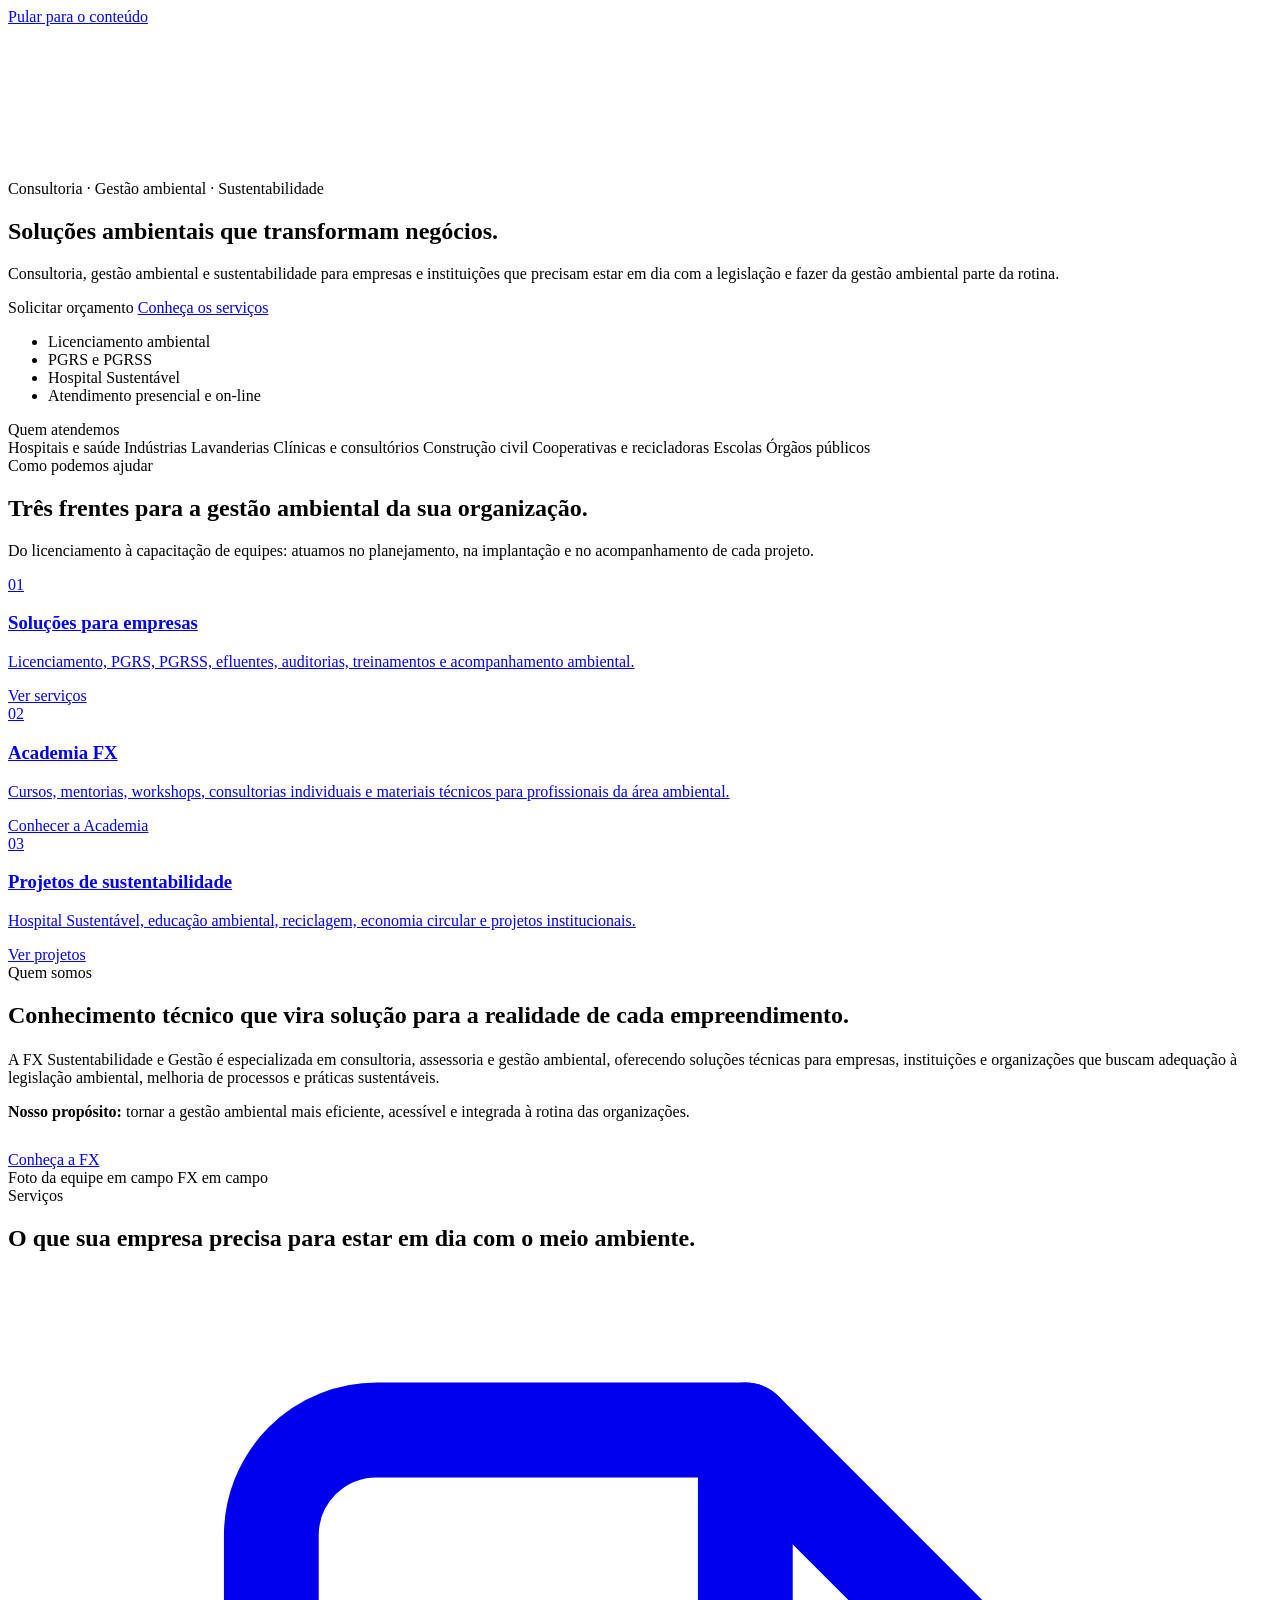
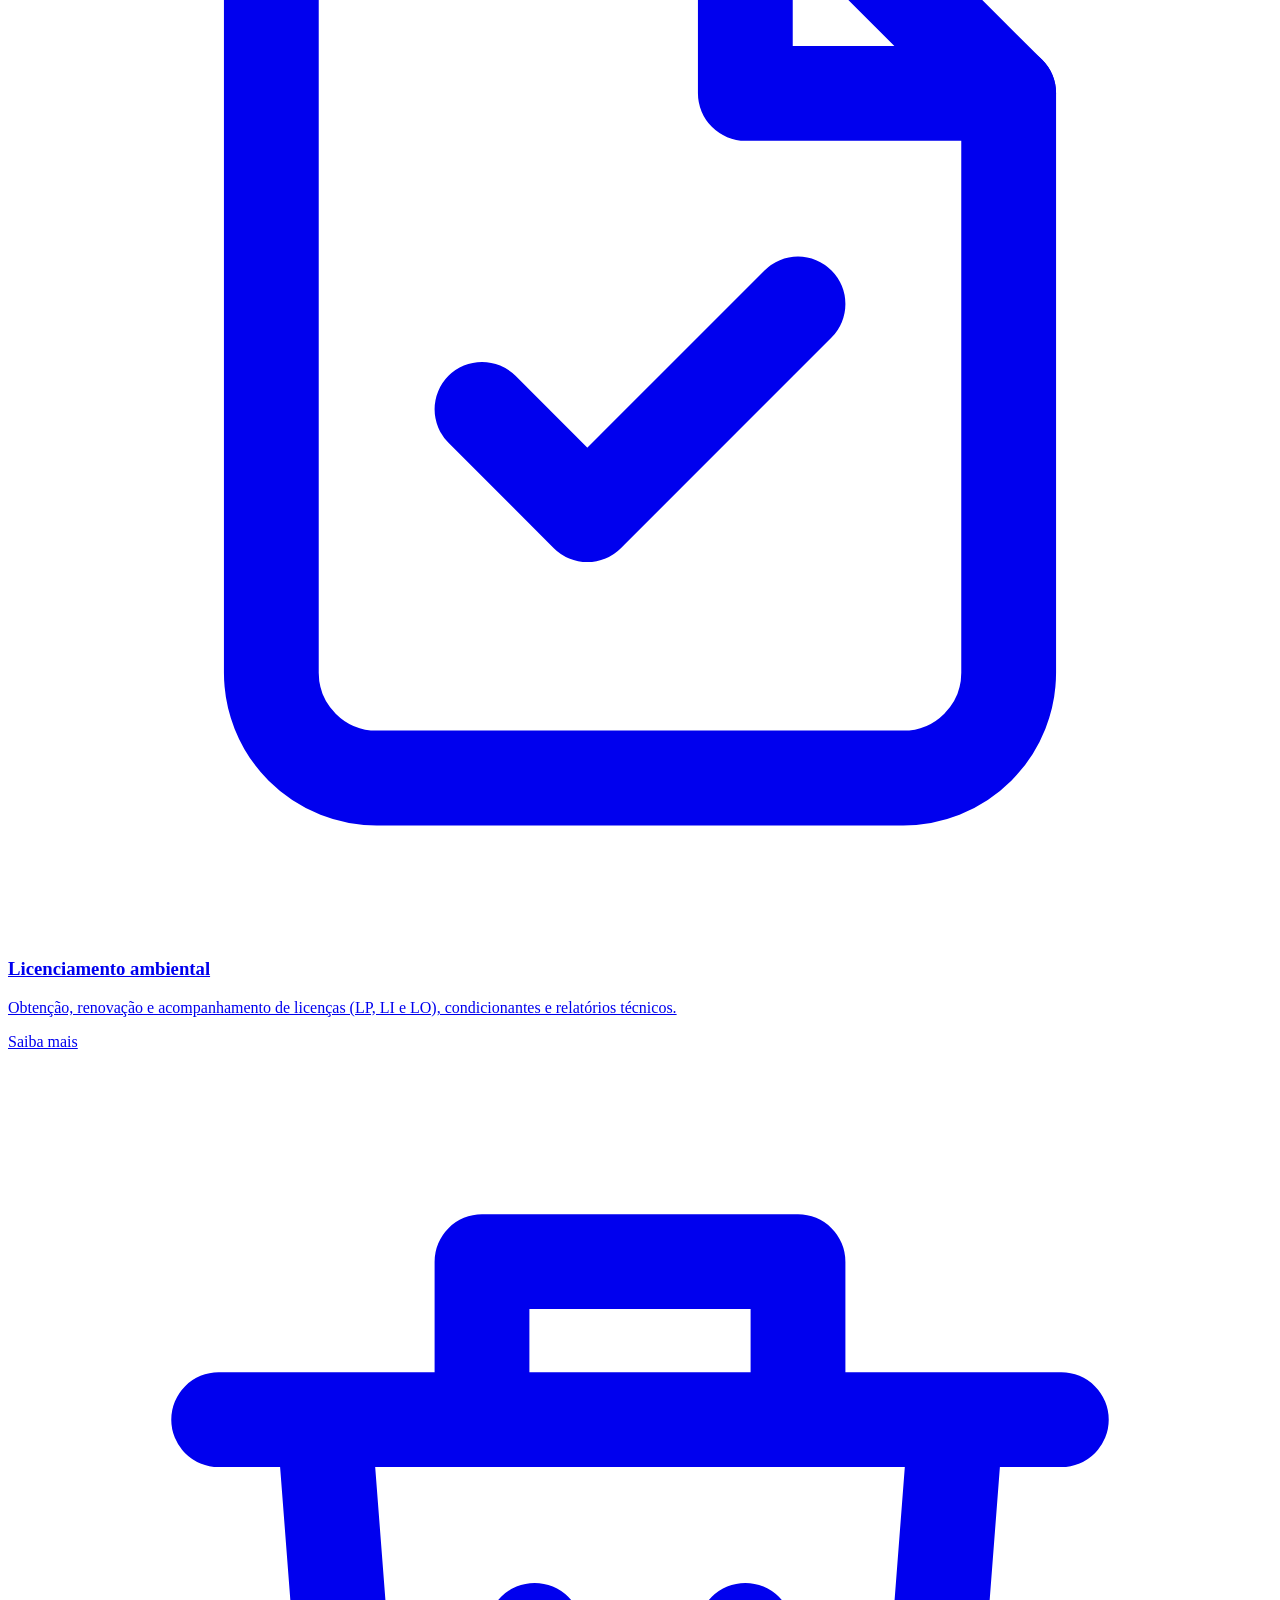
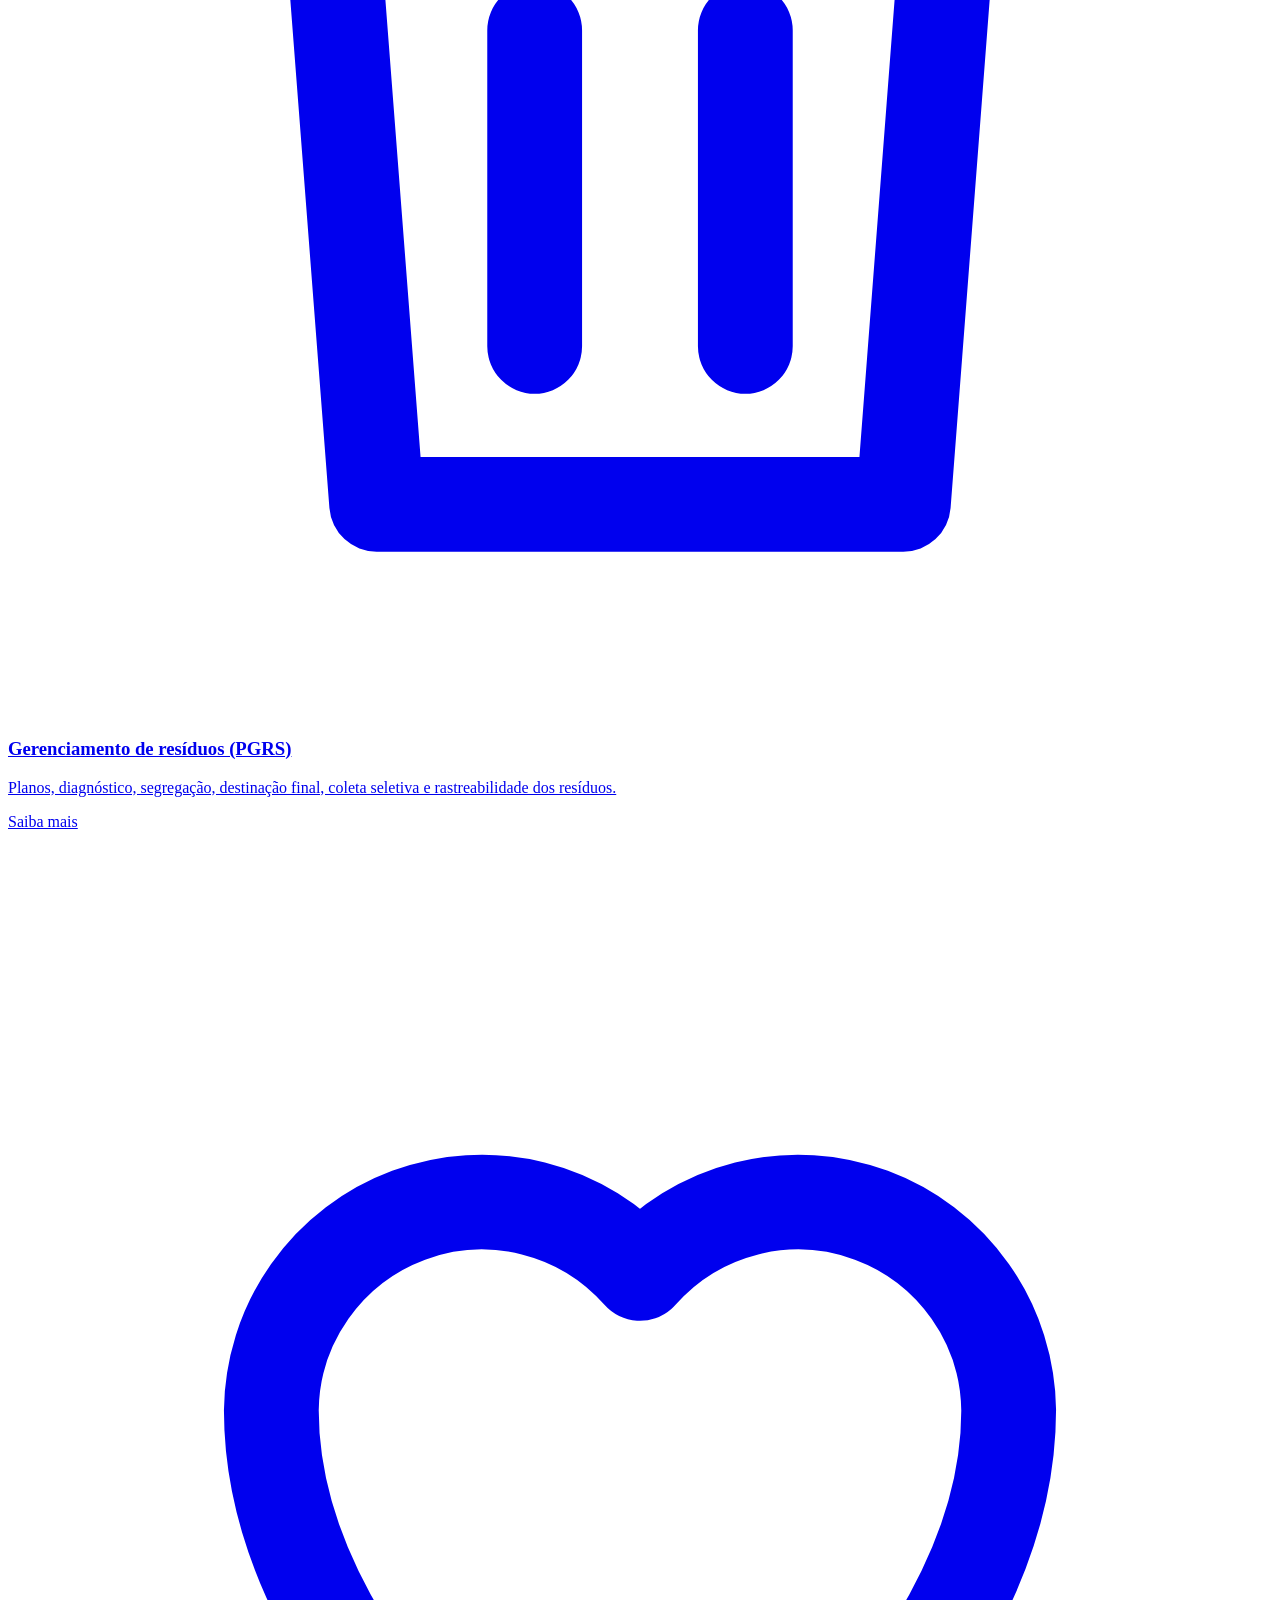
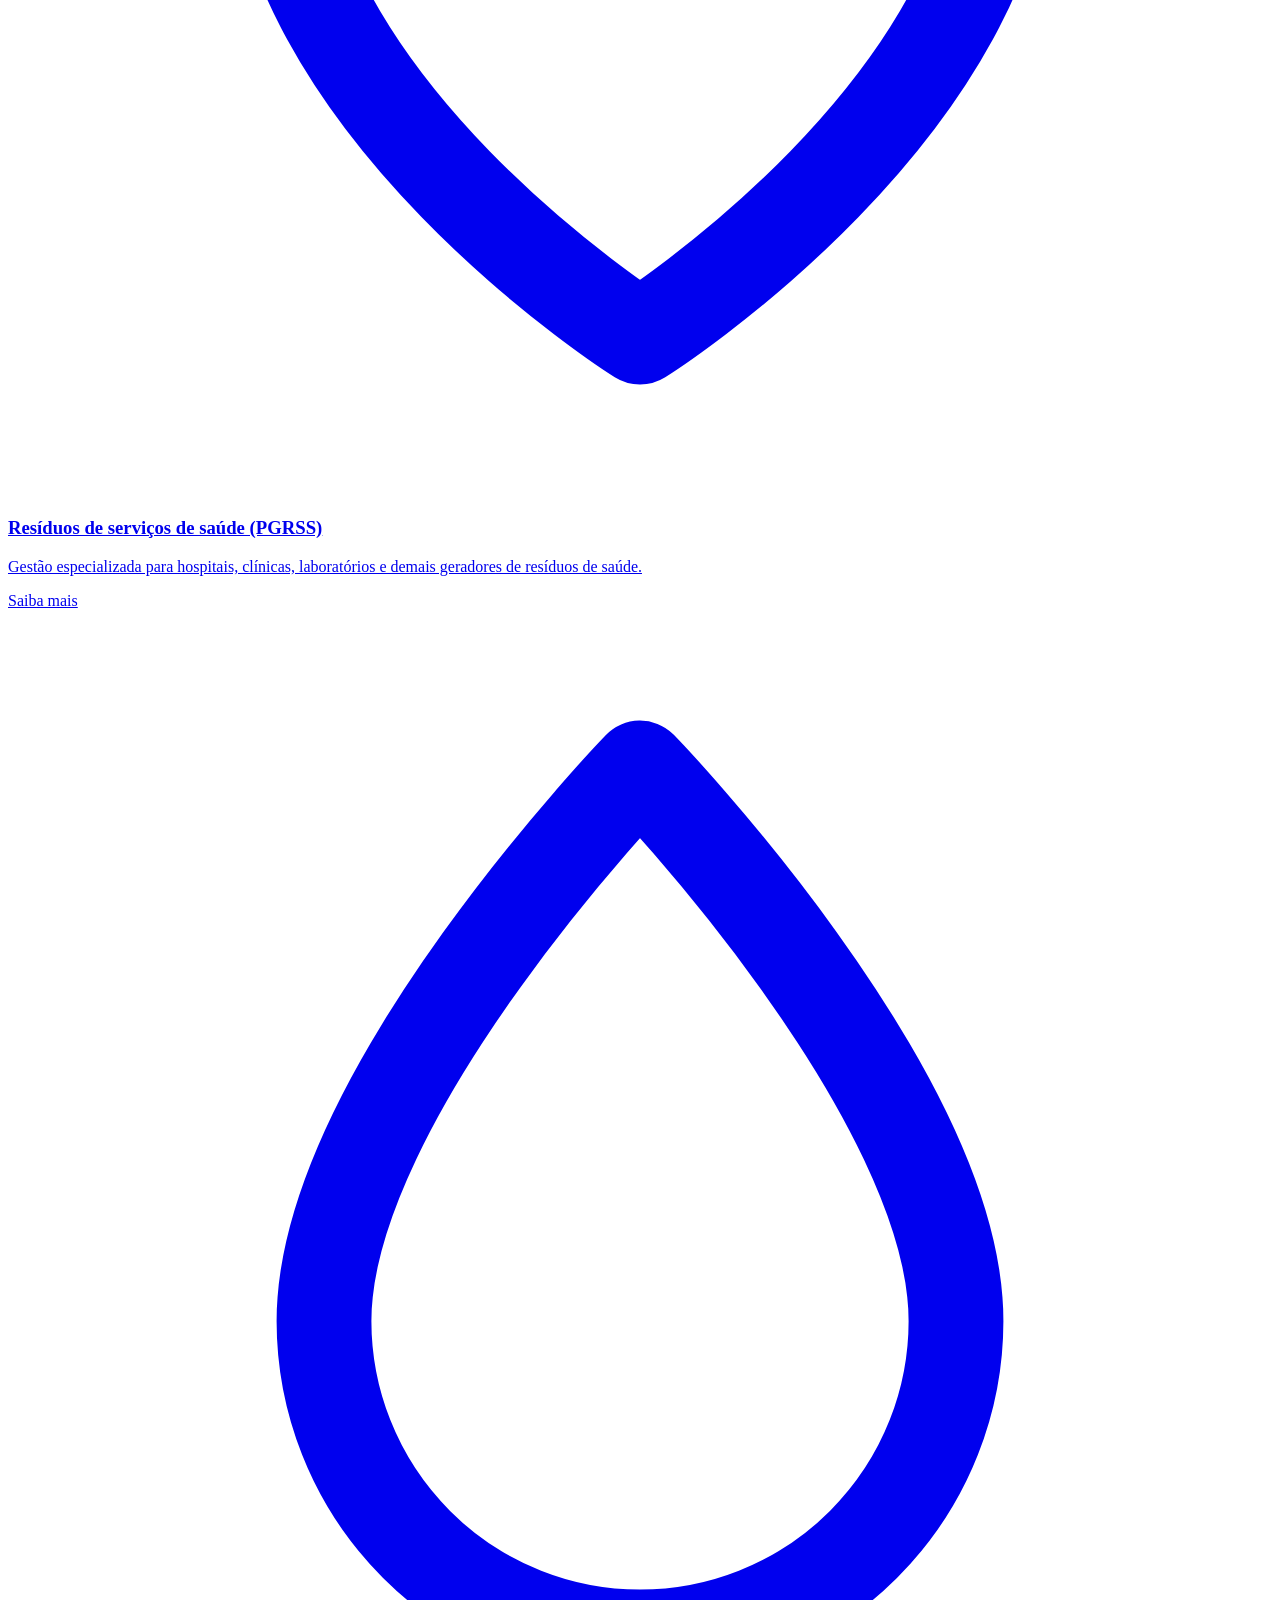
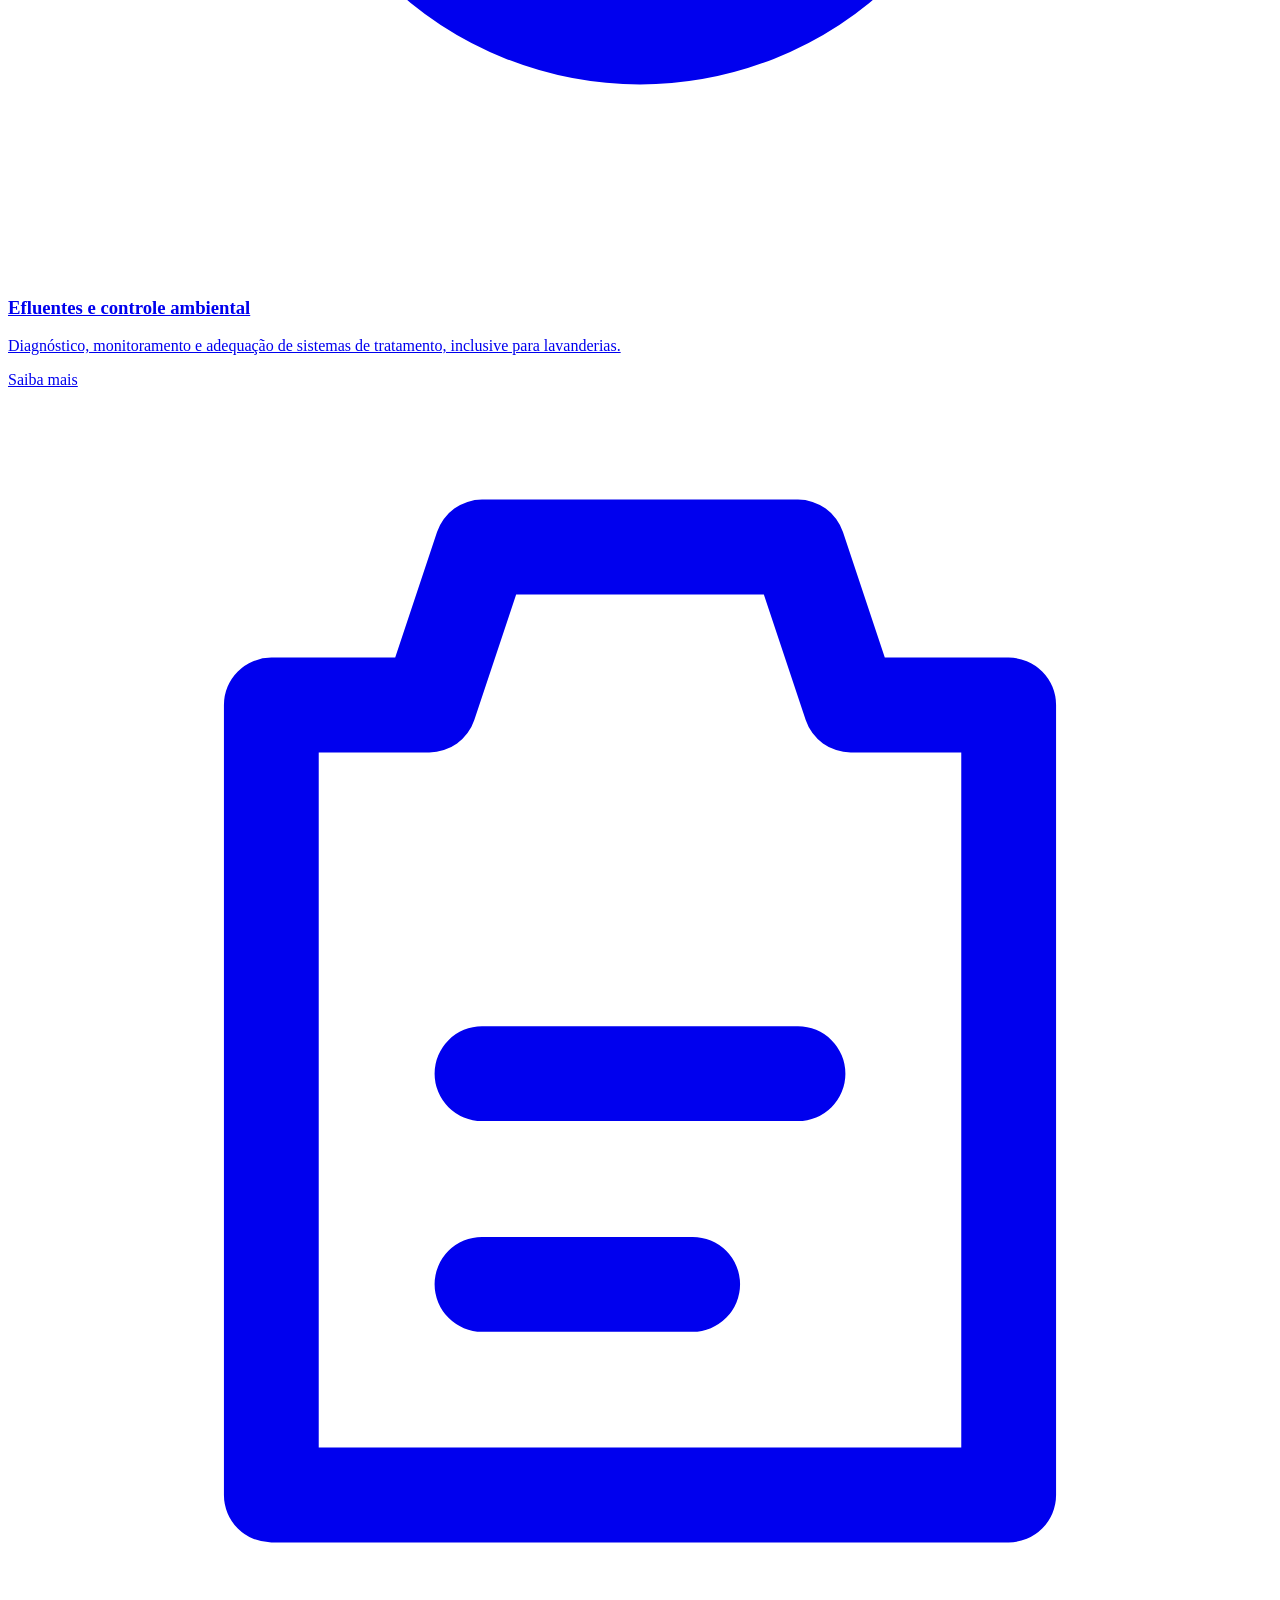
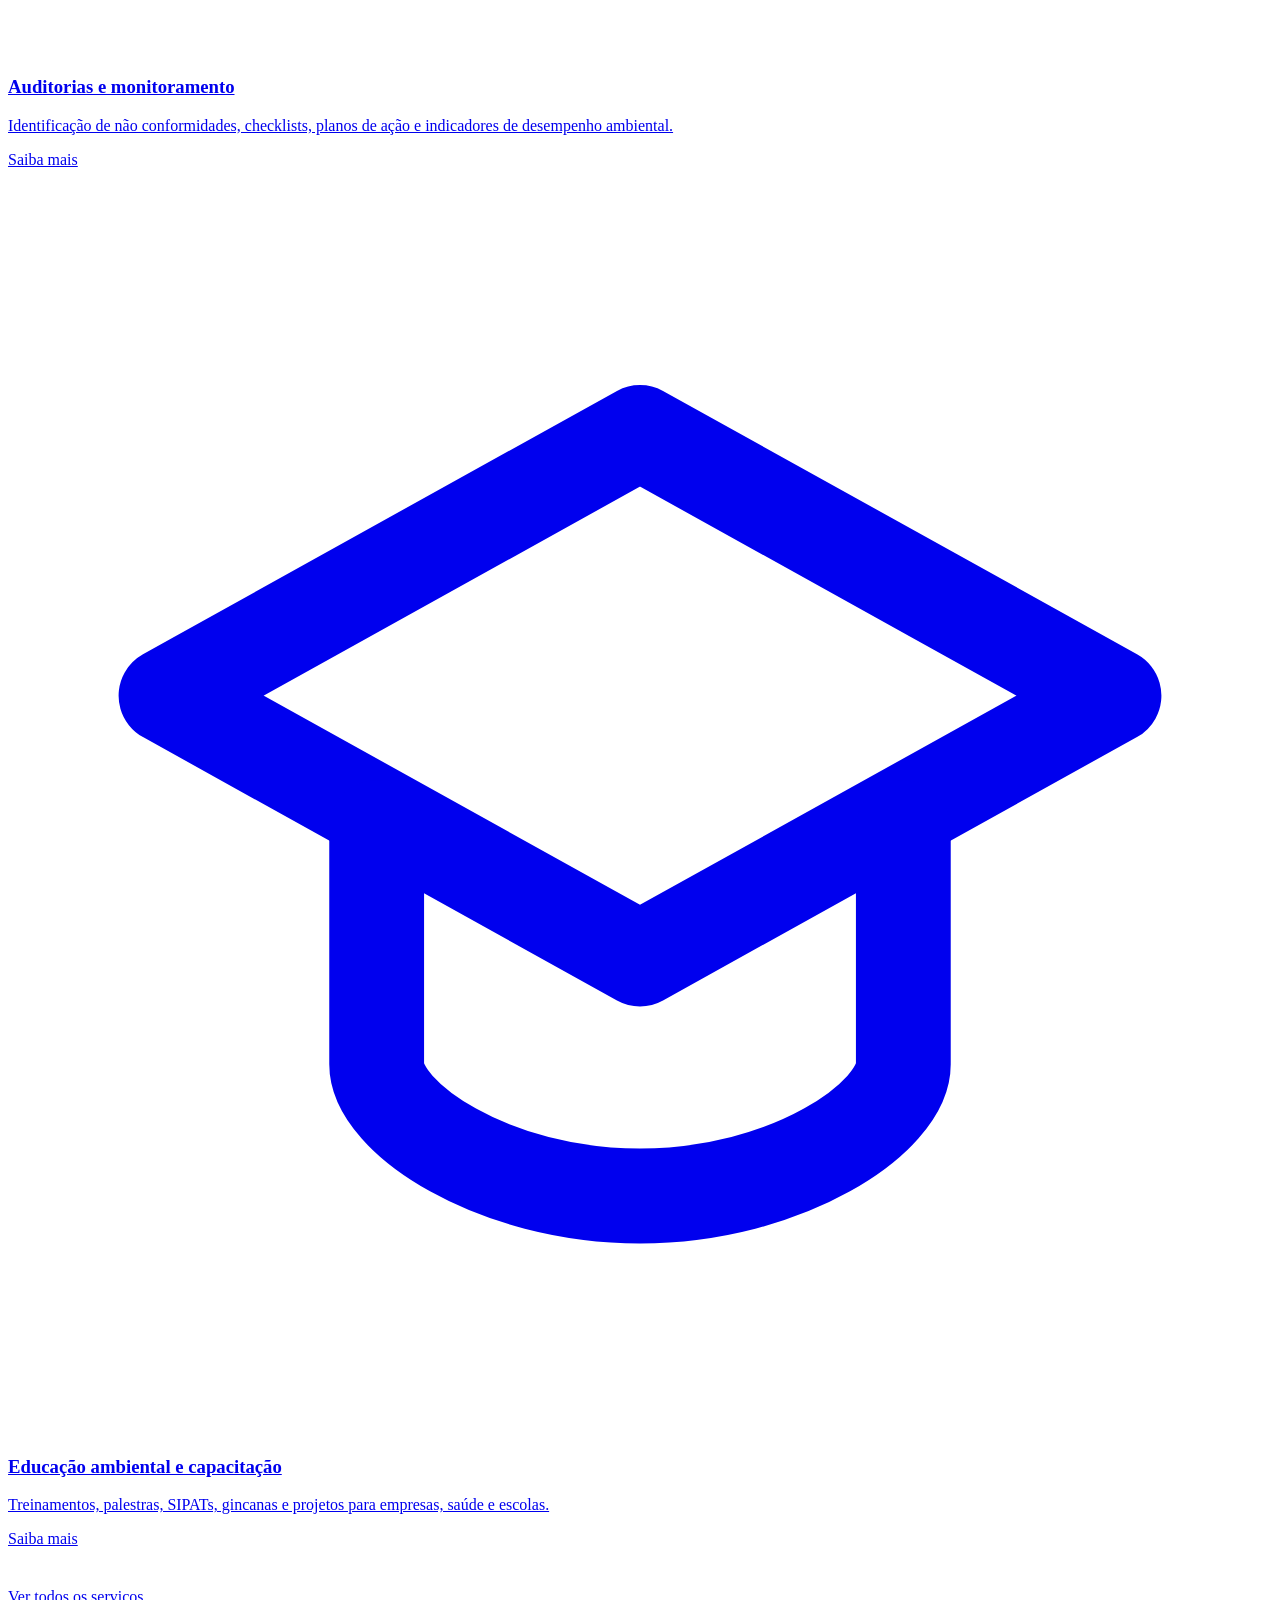
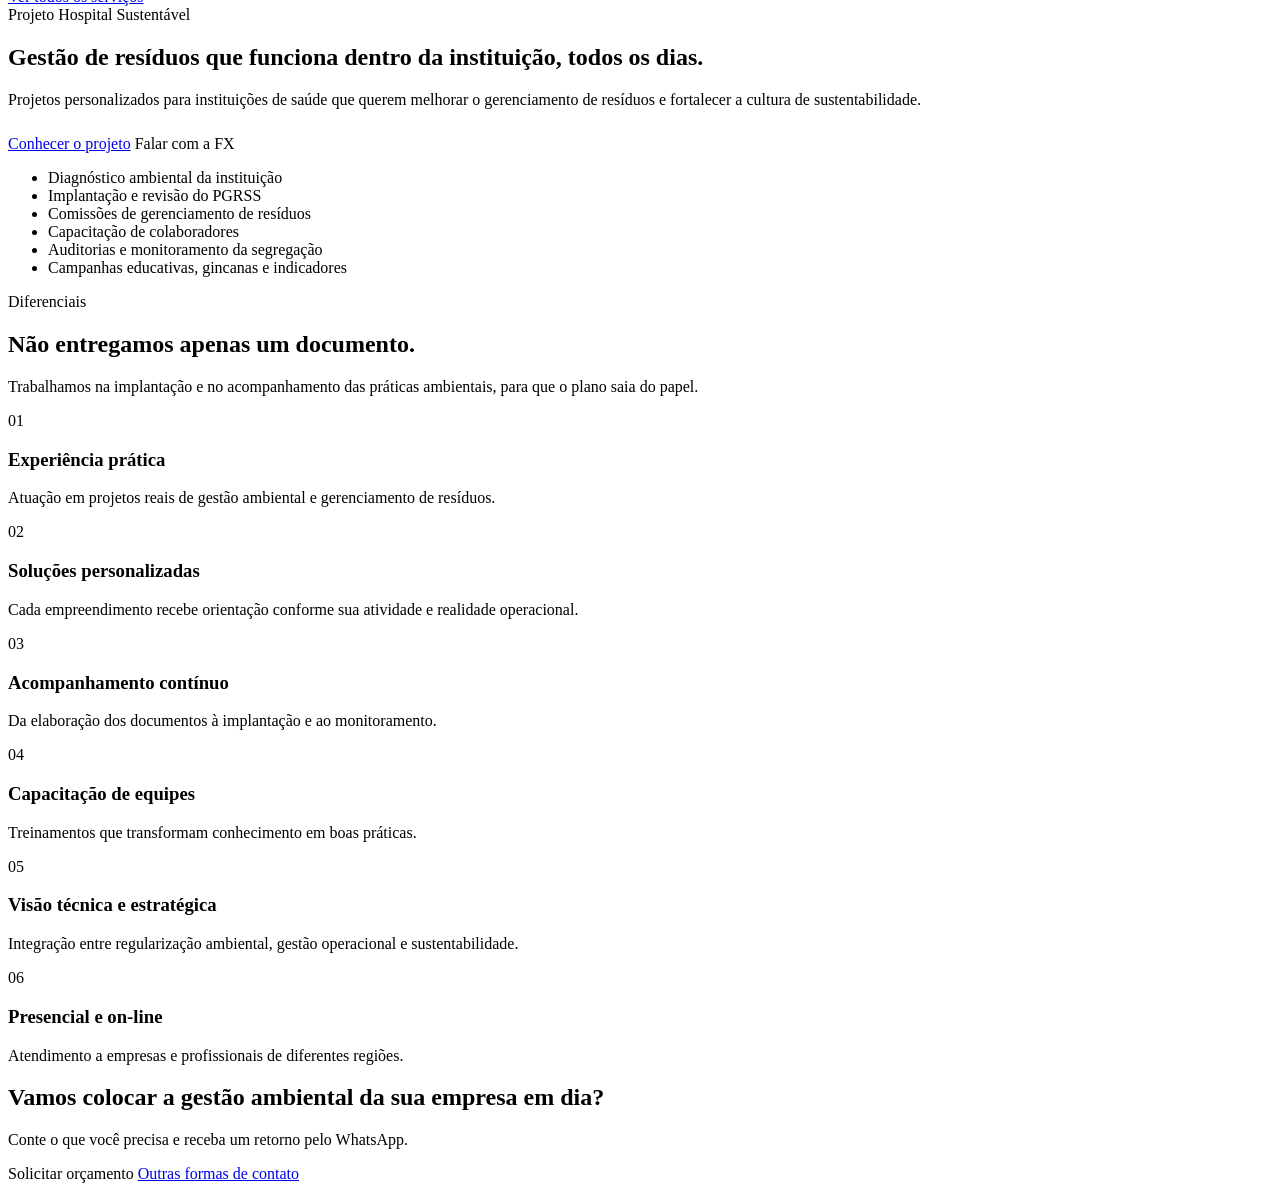
==== index.html @ acb73912 "Add files via upload" ====
<!doctype html>
<html lang="pt-BR">
<head>
<meta charset="utf-8">
<meta name="viewport" content="width=device-width, initial-scale=1">
<title>FX Sustentabilidade | Consultoria e gestão ambiental</title>
<meta name="description" content="Licenciamento ambiental, gerenciamento de resíduos (PGRS e PGRSS), efluentes, auditorias e educação ambiental para empresas e instituições. Soluções ambientais que transformam negócios.">
<meta name="theme-color" content="#174C3A">
<meta property="og:title" content="FX Sustentabilidade | Consultoria e gestão ambiental">
<meta property="og:description" content="Soluções ambientais que transformam negócios. Licenciamento, resíduos, saúde e educação ambiental.">
<meta property="og:type" content="website">
<link rel="icon" href="assets/img/favicon.svg" type="image/svg+xml">
<link rel="preconnect" href="https://fonts.googleapis.com">
<link rel="preconnect" href="https://fonts.gstatic.com" crossorigin>
<link href="https://fonts.googleapis.com/css2?family=Inter:wght@400;500;600&family=Plus+Jakarta+Sans:wght@600;700;800&display=swap" rel="stylesheet">
<!-- Frame inicial do vídeo do hero: salve o 1º frame como assets/img/hero-poster.jpg -->
<link rel="preload" as="image" href="assets/img/hero-poster.jpg">
<link rel="stylesheet" href="css/variables.css">
<link rel="stylesheet" href="css/base.css">
<link rel="stylesheet" href="css/components.css">
<link rel="stylesheet" href="css/sections.css">
<script>document.documentElement.classList.add('js')</script>
</head>
<body data-page="home">
<a class="skip-link" href="#conteudo">Pular para o conteúdo</a>
<div id="site-header"></div>

<main id="conteudo">

  <!-- ============ HERO (vídeo + frame inicial) ============ -->
  <section class="hero" aria-label="Apresentação">
    <div class="hero__media">
      <div class="hero__fallback"></div>
      <!-- Imagem do 1º frame: aparece imediatamente (sem sensação de lentidão) -->
      <img class="hero__poster" src="assets/img/hero-poster.jpg" alt="" fetchpriority="high" decoding="async" onerror="this.remove()">
      <!-- O vídeo é montado pelo js/main.js usando js/config.js (hero.video) -->
      <video class="hero__video" muted loop playsinline aria-hidden="true"></video>
    </div>
    <div class="hero__overlay"></div>
    <div class="container hero__content">
      <span class="eyebrow">Consultoria · Gestão ambiental · Sustentabilidade</span>
      <h1>Soluções ambientais que transformam negócios.</h1>
      <p class="hero__lead">Consultoria, gestão ambiental e sustentabilidade para empresas e instituições que precisam estar em dia com a legislação e fazer da gestão ambiental parte da rotina.</p>
      <div class="btn-row">
        <a class="btn btn--light" data-wa="budget">Solicitar orçamento</a>
        <a class="btn btn--ghost" href="servicos.html">Conheça os serviços</a>
      </div>
      <ul class="hero__meta">
        <li>Licenciamento ambiental</li>
        <li>PGRS e PGRSS</li>
        <li>Hospital Sustentável</li>
        <li>Atendimento presencial e on-line</li>
      </ul>
    </div>
  </section>

  <!-- ============ SEGMENTOS ============ -->
  <div class="segments">
    <div class="container segments__inner">
      <span class="segments__label">Quem atendemos</span>
      <div class="chips">
        <span class="chip">Hospitais e saúde</span>
        <span class="chip">Indústrias</span>
        <span class="chip">Lavanderias</span>
        <span class="chip">Clínicas e consultórios</span>
        <span class="chip">Construção civil</span>
        <span class="chip">Cooperativas e recicladoras</span>
        <span class="chip">Escolas</span>
        <span class="chip">Órgãos públicos</span>
      </div>
    </div>
  </div>

  <!-- ============ TRÊS FRENTES ============ -->
  <section class="section" id="solucoes">
    <div class="container">
      <div class="section-head reveal">
        <span class="eyebrow">Como podemos ajudar</span>
        <h2>Três frentes para a gestão ambiental da sua organização.</h2>
        <p>Do licenciamento à capacitação de equipes: atuamos no planejamento, na implantação e no acompanhamento de cada projeto.</p>
      </div>
      <div class="grid grid--3">
        <a class="card front reveal" href="servicos.html">
          <div class="num">01</div>
          <h3>Soluções para empresas</h3>
          <p>Licenciamento, PGRS, PGRSS, efluentes, auditorias, treinamentos e acompanhamento ambiental.</p>
          <span class="card__link">Ver serviços</span>
        </a>
        <a class="card front front--featured reveal" href="academia-fx.html">
          <div class="num">02</div>
          <h3>Academia FX</h3>
          <p>Cursos, mentorias, workshops, consultorias individuais e materiais técnicos para profissionais da área ambiental.</p>
          <span class="card__link">Conhecer a Academia</span>
        </a>
        <a class="card front reveal" href="projetos.html">
          <div class="num">03</div>
          <h3>Projetos de sustentabilidade</h3>
          <p>Hospital Sustentável, educação ambiental, reciclagem, economia circular e projetos institucionais.</p>
          <span class="card__link">Ver projetos</span>
        </a>
      </div>
    </div>
  </section>

  <!-- ============ QUEM SOMOS (resumo) ============ -->
  <section class="section section--alt">
    <div class="container split">
      <div class="reveal">
        <span class="eyebrow">Quem somos</span>
        <h2>Conhecimento técnico que vira solução para a realidade de cada empreendimento.</h2>
        <div class="stack" style="margin-top:22px">
          <p>A FX Sustentabilidade e Gestão é especializada em consultoria, assessoria e gestão ambiental, oferecendo soluções técnicas para empresas, instituições e organizações que buscam adequação à legislação ambiental, melhoria de processos e práticas sustentáveis.</p>
          <p><strong style="color:var(--c-grafite)">Nosso propósito:</strong> tornar a gestão ambiental mais eficiente, acessível e integrada à rotina das organizações.</p>
        </div>
        <div class="btn-row" style="margin-top:30px">
          <a class="btn btn--primary" href="quem-somos.html">Conheça a FX</a>
        </div>
      </div>
      <!-- FOTO: troque pelo <img src="assets/img/equipe-campo.jpg" alt="Equipe FX em campo"> -->
      <div class="media reveal">
        <span>Foto da equipe em campo</span>
        <span class="media__tag">FX em campo</span>
      </div>
    </div>
  </section>

  <!-- ============ SERVIÇOS EM DESTAQUE ============ -->
  <section class="section">
    <div class="container">
      <div class="section-head reveal">
        <span class="eyebrow">Serviços</span>
        <h2>O que sua empresa precisa para estar em dia com o meio ambiente.</h2>
      </div>
      <div class="grid grid--3">
        <a class="card reveal" href="servicos.html#licenciamento">
          <div class="icon-box"><svg viewBox="0 0 24 24" fill="none" stroke="currentColor" stroke-width="1.8" stroke-linecap="round" stroke-linejoin="round"><path d="M14 3H7a2 2 0 0 0-2 2v14a2 2 0 0 0 2 2h10a2 2 0 0 0 2-2V8l-5-5z"/><path d="M14 3v5h5"/><path d="m9 14 2 2 4-4"/></svg></div>
          <h3>Licenciamento ambiental</h3>
          <p>Obtenção, renovação e acompanhamento de licenças (LP, LI e LO), condicionantes e relatórios técnicos.</p>
          <span class="card__link">Saiba mais</span>
        </a>
        <a class="card reveal" href="servicos.html#pgrs">
          <div class="icon-box"><svg viewBox="0 0 24 24" fill="none" stroke="currentColor" stroke-width="1.8" stroke-linecap="round" stroke-linejoin="round"><path d="M4 7h16M9 7V4h6v3M6 7l1 13h10l1-13M10 11v6M14 11v6"/></svg></div>
          <h3>Gerenciamento de resíduos (PGRS)</h3>
          <p>Planos, diagnóstico, segregação, destinação final, coleta seletiva e rastreabilidade dos resíduos.</p>
          <span class="card__link">Saiba mais</span>
        </a>
        <a class="card reveal" href="servicos.html#pgrss">
          <div class="icon-box"><svg viewBox="0 0 24 24" fill="none" stroke="currentColor" stroke-width="1.8" stroke-linecap="round" stroke-linejoin="round"><path d="M12 21s-7-4.4-7-10a4 4 0 0 1 7-2.6A4 4 0 0 1 19 11c0 5.6-7 10-7 10z"/></svg></div>
          <h3>Resíduos de serviços de saúde (PGRSS)</h3>
          <p>Gestão especializada para hospitais, clínicas, laboratórios e demais geradores de resíduos de saúde.</p>
          <span class="card__link">Saiba mais</span>
        </a>
        <a class="card reveal" href="servicos.html#efluentes">
          <div class="icon-box"><svg viewBox="0 0 24 24" fill="none" stroke="currentColor" stroke-width="1.8" stroke-linecap="round" stroke-linejoin="round"><path d="M12 3s6 6.2 6 10.5a6 6 0 0 1-12 0C6 9.2 12 3 12 3z"/></svg></div>
          <h3>Efluentes e controle ambiental</h3>
          <p>Diagnóstico, monitoramento e adequação de sistemas de tratamento, inclusive para lavanderias.</p>
          <span class="card__link">Saiba mais</span>
        </a>
        <a class="card reveal" href="servicos.html#auditorias">
          <div class="icon-box"><svg viewBox="0 0 24 24" fill="none" stroke="currentColor" stroke-width="1.8" stroke-linecap="round" stroke-linejoin="round"><path d="M9 3h6l1 3h3v15H5V6h3l1-3z"/><path d="M9 13h6M9 17h4"/></svg></div>
          <h3>Auditorias e monitoramento</h3>
          <p>Identificação de não conformidades, checklists, planos de ação e indicadores de desempenho ambiental.</p>
          <span class="card__link">Saiba mais</span>
        </a>
        <a class="card reveal" href="servicos.html#educacao">
          <div class="icon-box"><svg viewBox="0 0 24 24" fill="none" stroke="currentColor" stroke-width="1.8" stroke-linecap="round" stroke-linejoin="round"><path d="M3 10 12 5l9 5-9 5-9-5z"/><path d="M7 12.5V17c0 1 2.2 2.5 5 2.5s5-1.5 5-2.5v-4.5"/></svg></div>
          <h3>Educação ambiental e capacitação</h3>
          <p>Treinamentos, palestras, SIPATs, gincanas e projetos para empresas, saúde e escolas.</p>
          <span class="card__link">Saiba mais</span>
        </a>
      </div>
      <div class="btn-row" style="margin-top:40px;justify-content:center">
        <a class="btn btn--outline" href="servicos.html">Ver todos os serviços</a>
      </div>
    </div>
  </section>

  <!-- ============ HOSPITAL SUSTENTÁVEL ============ -->
  <section class="section section--forest">
    <div class="container split">
      <div class="reveal">
        <span class="eyebrow">Projeto Hospital Sustentável</span>
        <h2>Gestão de resíduos que funciona dentro da instituição, todos os dias.</h2>
        <p style="margin:18px 0 26px">Projetos personalizados para instituições de saúde que querem melhorar o gerenciamento de resíduos e fortalecer a cultura de sustentabilidade.</p>
        <div class="btn-row">
          <a class="btn btn--light" href="hospital-sustentavel.html">Conhecer o projeto</a>
          <a class="btn btn--ghost" data-wa="hospital">Falar com a FX</a>
        </div>
      </div>
      <div class="reveal">
        <ul class="check-list">
          <li>Diagnóstico ambiental da instituição</li>
          <li>Implantação e revisão do PGRSS</li>
          <li>Comissões de gerenciamento de resíduos</li>
          <li>Capacitação de colaboradores</li>
          <li>Auditorias e monitoramento da segregação</li>
          <li>Campanhas educativas, gincanas e indicadores</li>
        </ul>
      </div>
    </div>
  </section>

  <!-- ============ DIFERENCIAIS ============ -->
  <section class="section">
    <div class="container">
      <div class="section-head reveal">
        <span class="eyebrow">Diferenciais</span>
        <h2>Não entregamos apenas um documento.</h2>
        <p>Trabalhamos na implantação e no acompanhamento das práticas ambientais, para que o plano saia do papel.</p>
      </div>
      <div class="grid grid--3">
        <div class="card card--soft reveal"><div class="num">01</div><h3>Experiência prática</h3><p>Atuação em projetos reais de gestão ambiental e gerenciamento de resíduos.</p></div>
        <div class="card card--soft reveal"><div class="num">02</div><h3>Soluções personalizadas</h3><p>Cada empreendimento recebe orientação conforme sua atividade e realidade operacional.</p></div>
        <div class="card card--soft reveal"><div class="num">03</div><h3>Acompanhamento contínuo</h3><p>Da elaboração dos documentos à implantação e ao monitoramento.</p></div>
        <div class="card card--soft reveal"><div class="num">04</div><h3>Capacitação de equipes</h3><p>Treinamentos que transformam conhecimento em boas práticas.</p></div>
        <div class="card card--soft reveal"><div class="num">05</div><h3>Visão técnica e estratégica</h3><p>Integração entre regularização ambiental, gestão operacional e sustentabilidade.</p></div>
        <div class="card card--soft reveal"><div class="num">06</div><h3>Presencial e on-line</h3><p>Atendimento a empresas e profissionais de diferentes regiões.</p></div>
      </div>
    </div>
  </section>

  <!-- ============ CTA FINAL ============ -->
  <section class="section" style="padding-top:0">
    <div class="container">
      <div class="cta-band reveal">
        <h2>Vamos colocar a gestão ambiental da sua empresa em dia?</h2>
        <p>Conte o que você precisa e receba um retorno pelo WhatsApp.</p>
        <div class="btn-row">
          <a class="btn btn--light" data-wa="budget">Solicitar orçamento</a>
          <a class="btn btn--ghost" href="contato.html">Outras formas de contato</a>
        </div>
      </div>
    </div>
  </section>

</main>

<div id="site-footer"></div>
<script src="js/config.js"></script>
<script src="js/main.js"></script>
</body>
</html>
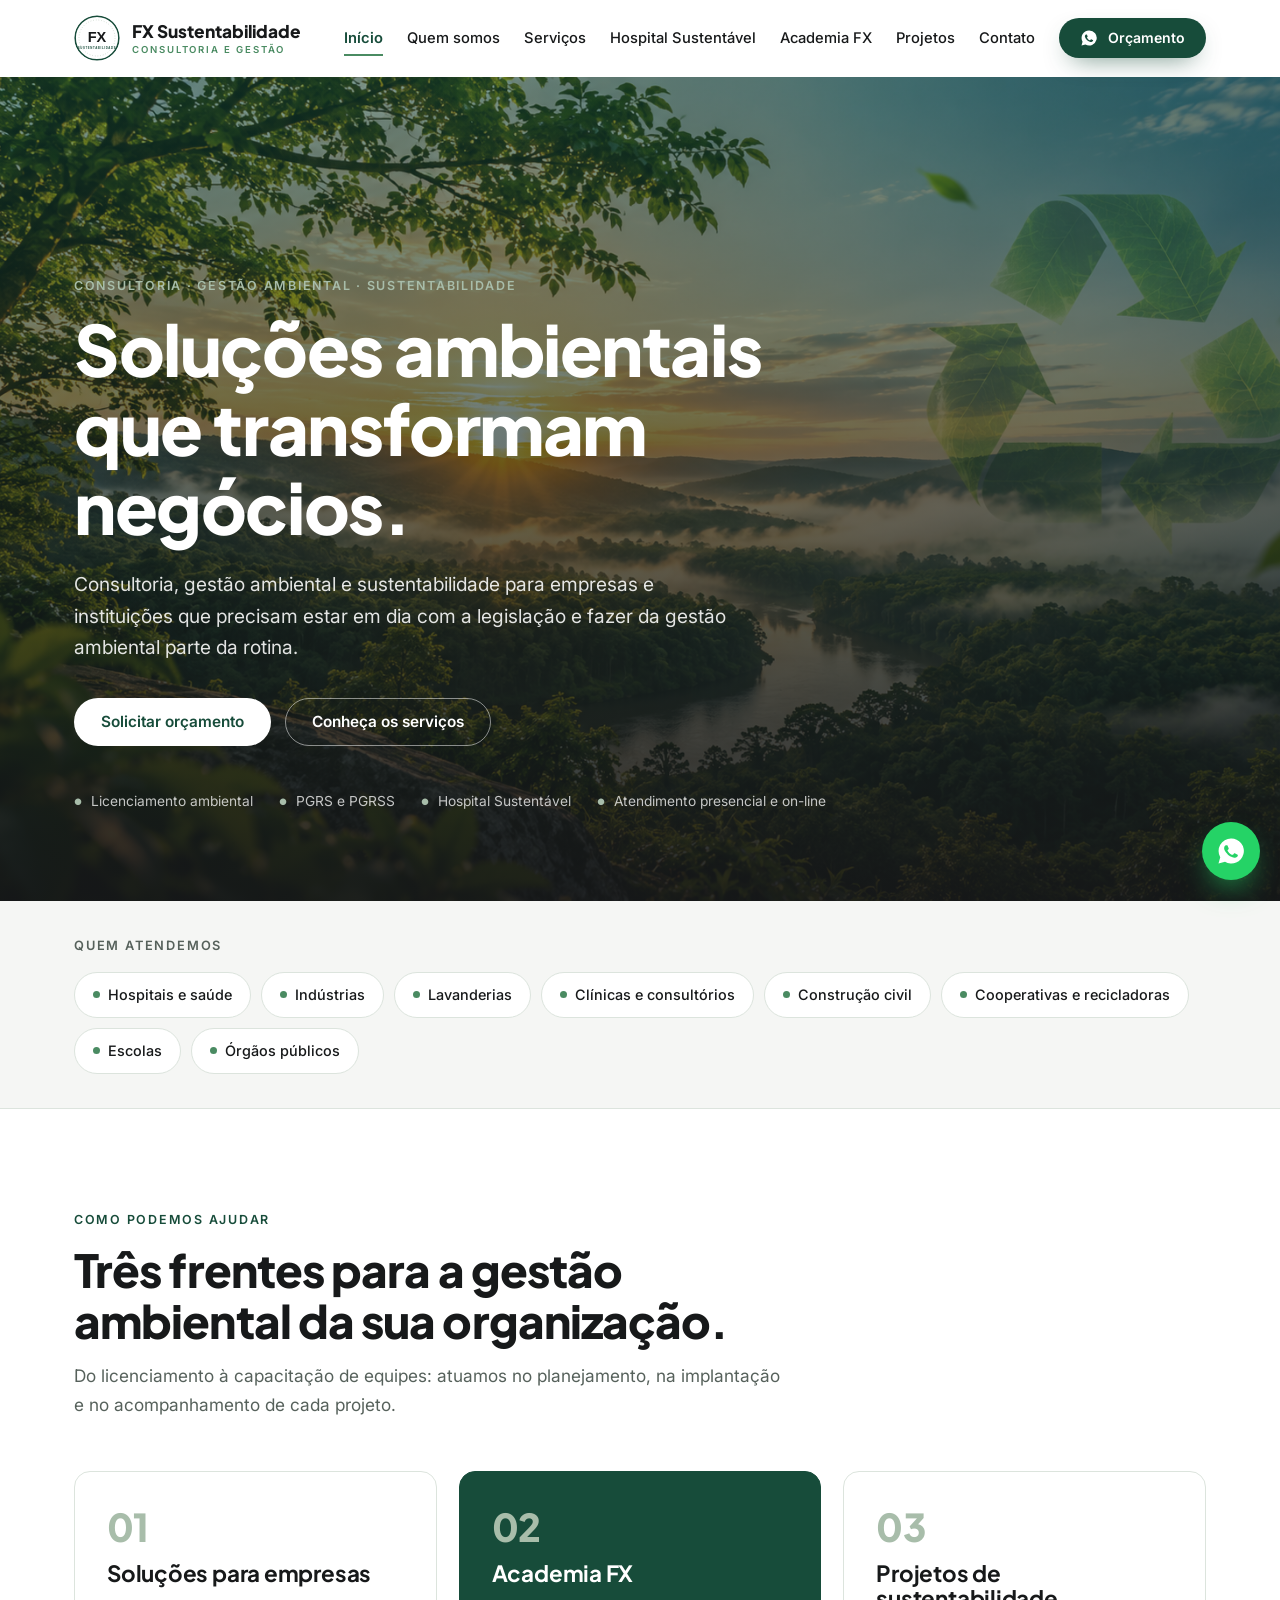
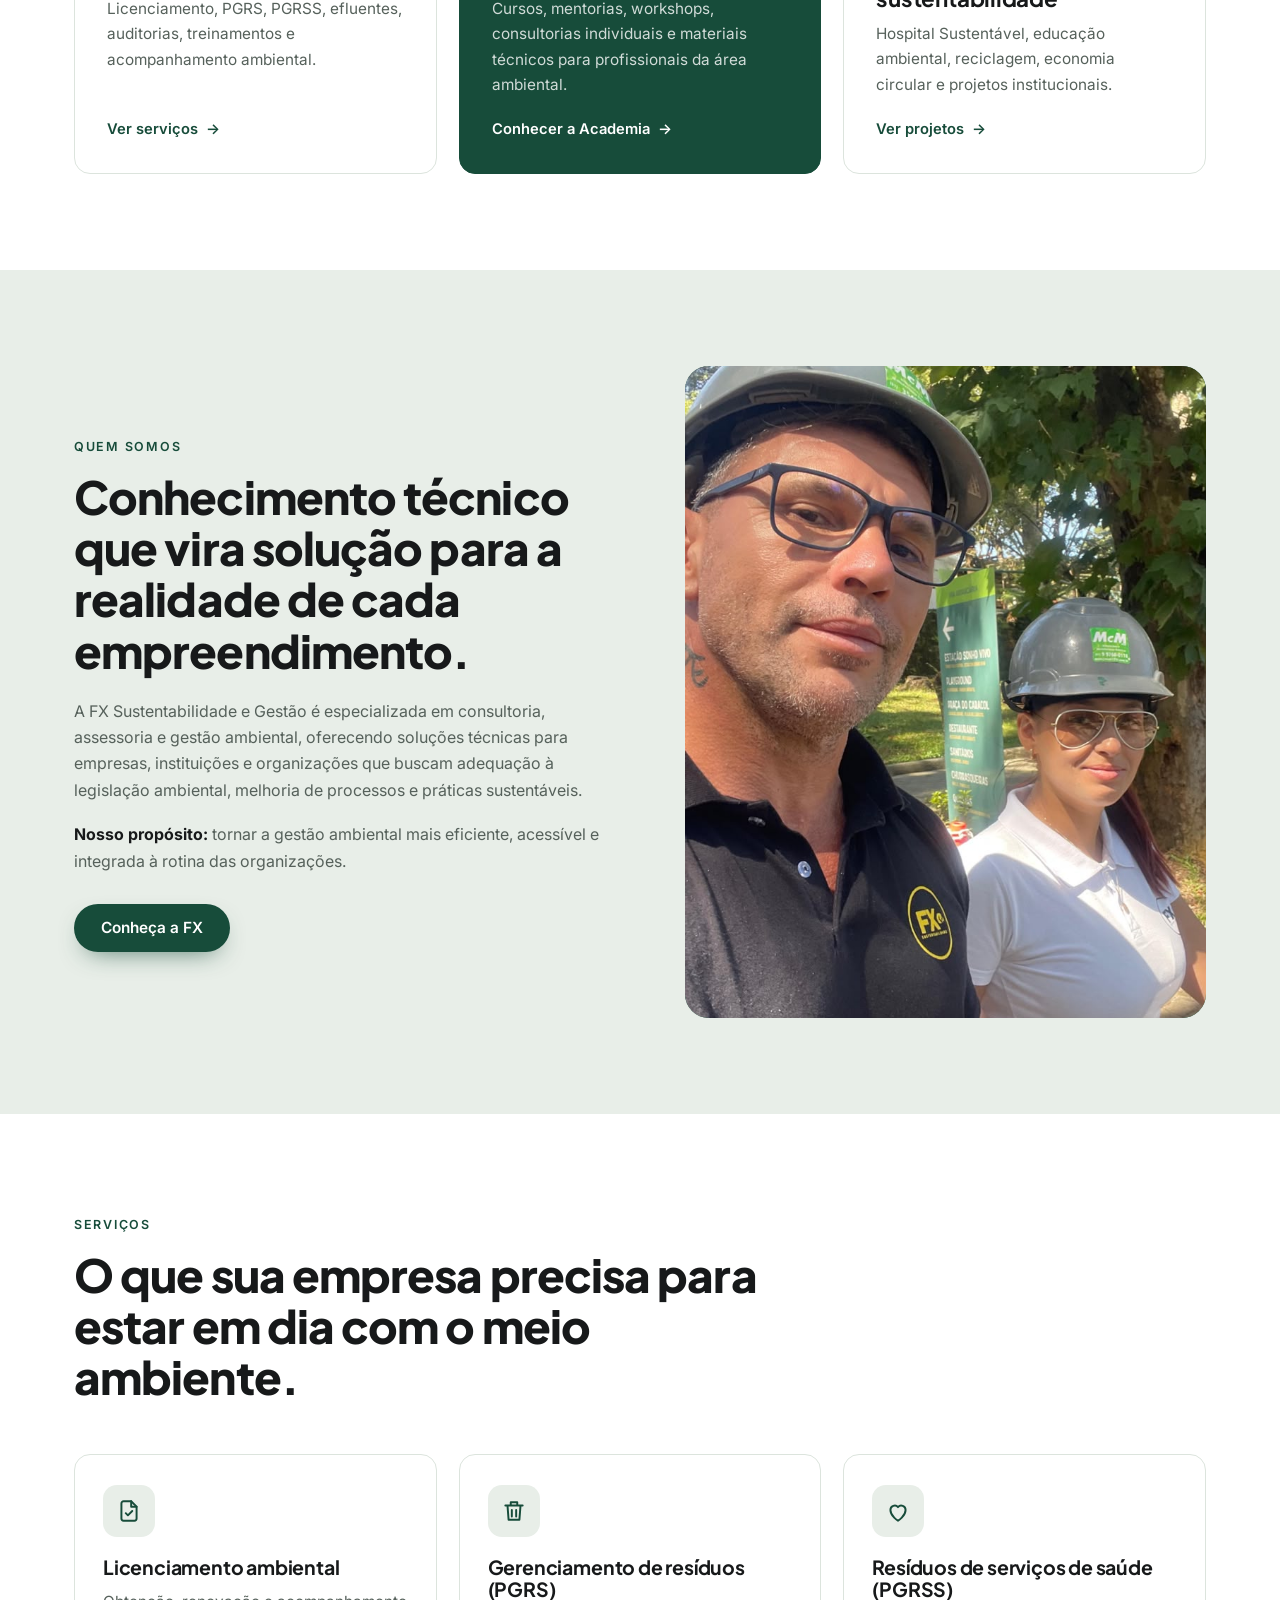
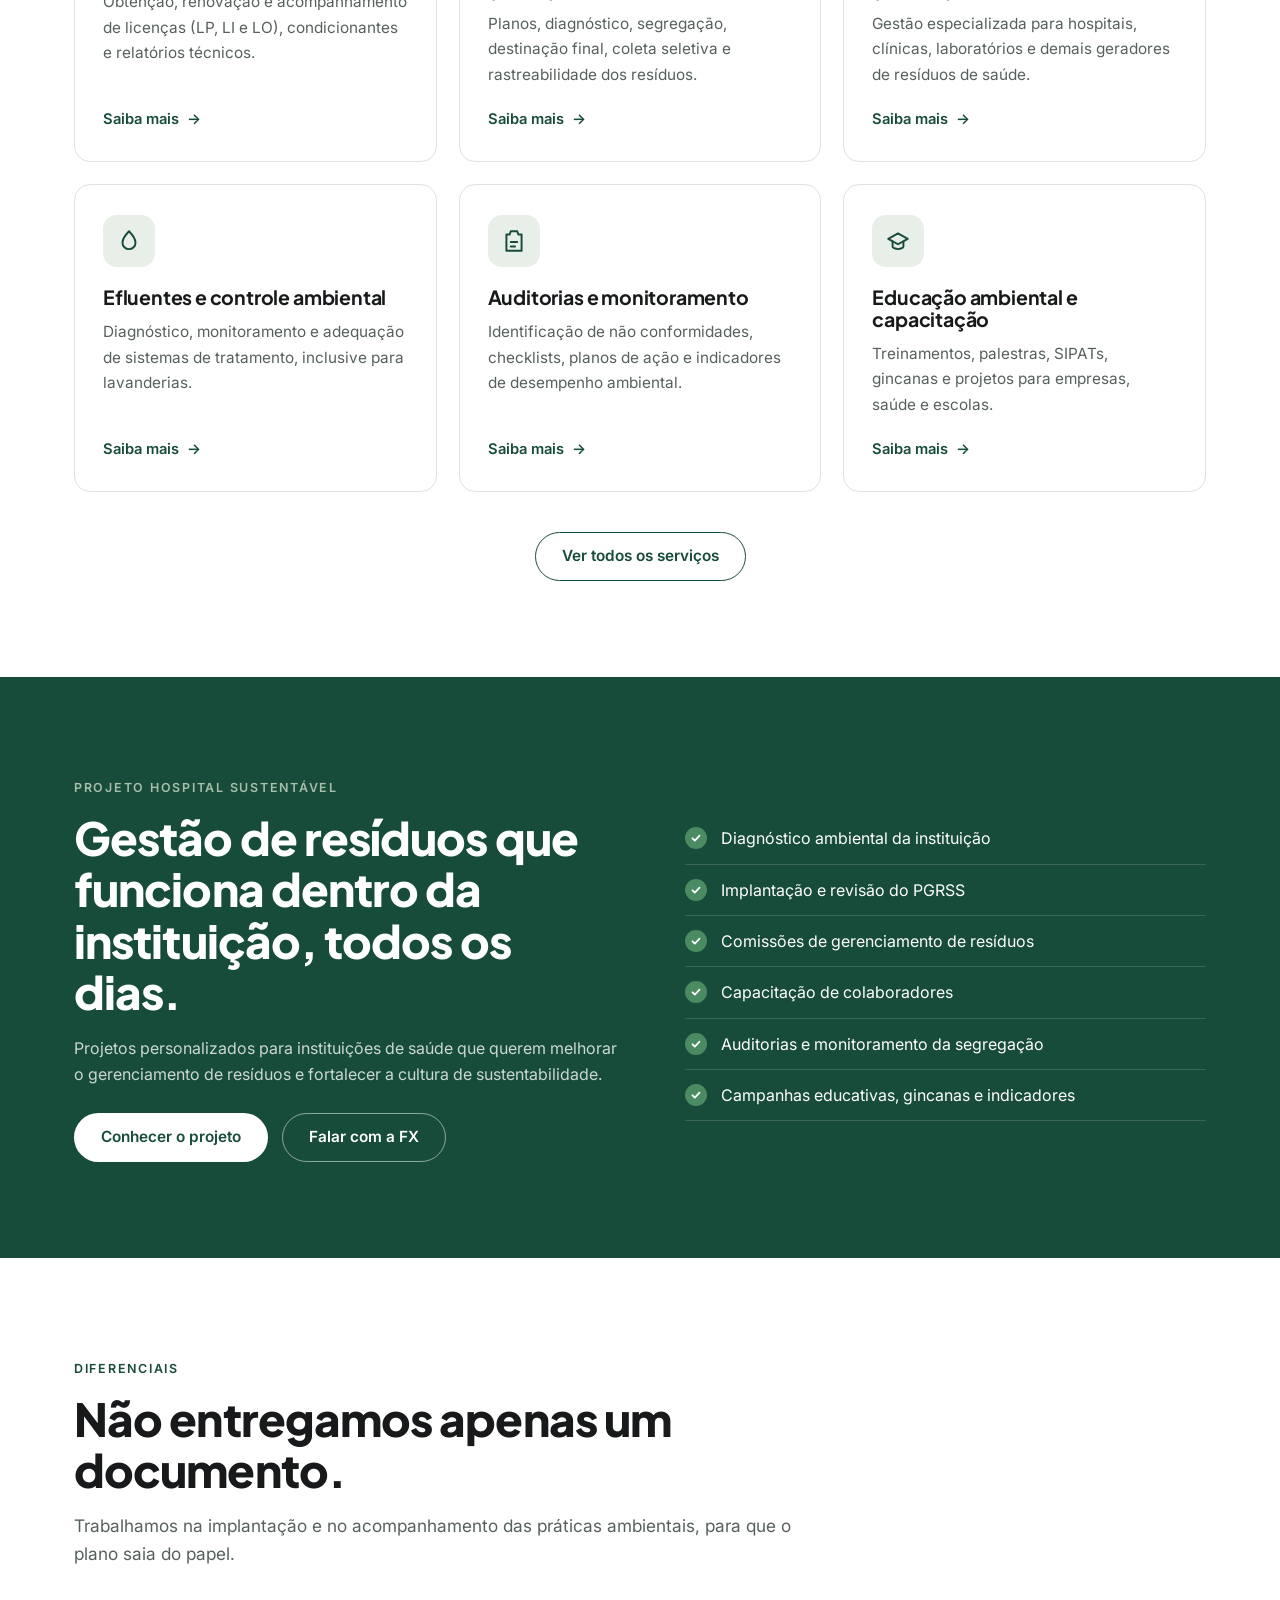
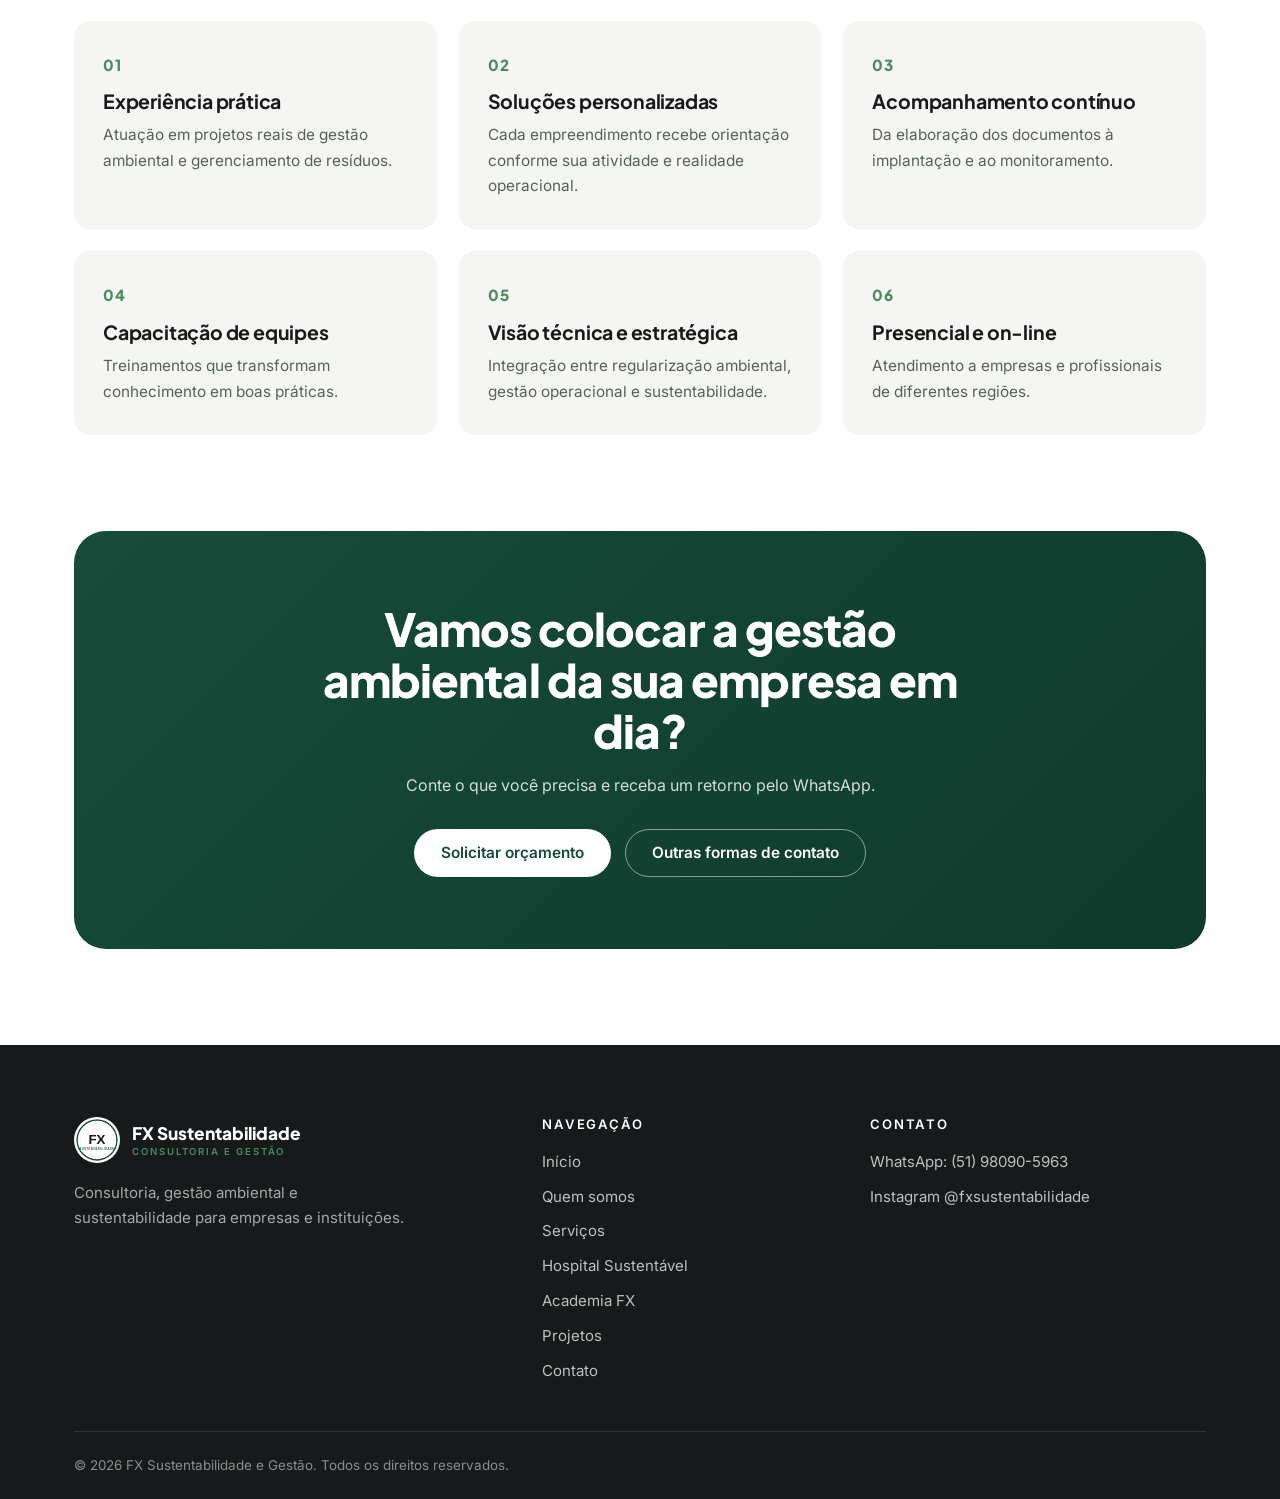
==== commit 7374c14d: "." ====
--- a/index.html
+++ b/index.html
@@ -116,11 +116,8 @@
           <a class="btn btn--primary" href="quem-somos.html">Conheça a FX</a>
         </div>
       </div>
-      <!-- FOTO: troque pelo <img src="assets/img/equipe-campo.jpg" alt="Equipe FX em campo"> -->
-      <div class="media reveal">
-        <span>Foto da equipe em campo</span>
-        <span class="media__tag">FX em campo</span>
-      </div>
+      <div class="media"><img src="assets/img/equipe/equipe-em-campo.jpeg" alt="Descrição" loading="lazy"></div>
+      
     </div>
   </section>
 
--- a/css/variables.css
+++ b/css/variables.css
@@ -0,0 +1,54 @@
+/* ==========================================================================
+   VARIABLES — paleta oficial e tokens do site
+   Para mudar o visual do site inteiro, edite SÓ este arquivo.
+   ========================================================================== */
+:root {
+  /* Paleta oficial FX Sustentabilidade */
+  --c-grafite: #17191A;      /* cabeçalho de texto, rodapé, títulos */
+  --c-floresta: #174C3A;     /* cor principal da marca */
+  --c-natural: #4A8B62;      /* botões secundários, ícones, destaques */
+  --c-suave: #A8BDAA;        /* elementos secundários */
+  --c-acinzentado: #E8EEE8;  /* fundos de seções alternadas */
+  --c-branco: #FFFFFF;       /* fundo principal */
+  --c-cinza: #F5F6F4;        /* cards e áreas de conteúdo */
+
+  /* Papéis semânticos */
+  --c-text: var(--c-grafite);
+  --c-text-muted: #56615B;
+  --c-line: #DCE4DD;
+  --c-primary: var(--c-floresta);
+  --c-primary-hover: #0F3A2B;
+  --c-accent: var(--c-natural);
+  --c-whatsapp: #25D366;
+
+  /* Tipografia */
+  --font-head: "Plus Jakarta Sans", "Inter", system-ui, sans-serif;
+  --font-body: "Inter", system-ui, -apple-system, "Segoe UI", sans-serif;
+
+  /* Layout */
+  --container: 1180px;
+  --gutter: 24px;
+  --header-h: 76px;
+  --section-y: 96px;
+  --section-y-sm: 64px;
+
+  /* Forma */
+  --radius: 16px;
+  --radius-lg: 24px;
+  --radius-pill: 999px;
+
+  /* Sombras */
+  --shadow-sm: 0 1px 2px rgba(23, 25, 26, .06), 0 4px 14px -6px rgba(23, 25, 26, .1);
+  --shadow-md: 0 18px 40px -22px rgba(23, 76, 58, .45);
+
+  /* Movimento */
+  --ease: cubic-bezier(.2, .7, .2, 1);
+}
+
+@media (max-width: 860px) {
+  :root {
+    --section-y: 68px;
+    --gutter: 20px;
+    --header-h: 68px;
+  }
+}
--- a/css/base.css
+++ b/css/base.css
@@ -0,0 +1,94 @@
+/* ==========================================================================
+   BASE — reset, tipografia, layout genérico, utilitários
+   ========================================================================== */
+*, *::before, *::after { box-sizing: border-box; margin: 0; padding: 0; }
+
+html { scroll-behavior: smooth; scroll-padding-top: calc(var(--header-h) + 16px); -webkit-text-size-adjust: 100%; }
+
+body {
+  font-family: var(--font-body);
+  font-size: 1rem;
+  line-height: 1.65;
+  color: var(--c-text);
+  background: var(--c-branco);
+  -webkit-font-smoothing: antialiased;
+  text-rendering: optimizeLegibility;
+}
+
+img, video, svg { display: block; max-width: 100%; }
+a { color: inherit; text-decoration: none; }
+ul, ol { list-style: none; }
+button, input, select, textarea { font: inherit; color: inherit; }
+
+h1, h2, h3, h4 {
+  font-family: var(--font-head);
+  line-height: 1.12;
+  letter-spacing: -.02em;
+  color: var(--c-grafite);
+}
+h1 { font-size: clamp(2.3rem, 5.6vw, 4.4rem); font-weight: 800; }
+h2 { font-size: clamp(1.85rem, 3.6vw, 2.85rem); font-weight: 800; }
+h3 { font-size: 1.22rem; font-weight: 700; letter-spacing: -.01em; }
+p { color: var(--c-text-muted); }
+
+:focus-visible { outline: 3px solid var(--c-natural); outline-offset: 3px; border-radius: 6px; }
+
+.skip-link {
+  position: absolute; left: 16px; top: -60px; z-index: 200;
+  background: var(--c-floresta); color: #fff; padding: 10px 16px; border-radius: 8px;
+}
+.skip-link:focus { top: 12px; }
+
+/* Layout */
+.container { width: 100%; max-width: var(--container); margin: 0 auto; padding: 0 var(--gutter); }
+.section { padding: var(--section-y) 0; }
+.section--alt { background: var(--c-acinzentado); }
+.section--soft { background: var(--c-cinza); }
+.section--dark { background: var(--c-grafite); color: #fff; }
+.section--forest { background: var(--c-floresta); color: #fff; }
+.section--dark h2, .section--dark h3, .section--forest h2, .section--forest h3 { color: #fff; }
+.section--dark p, .section--forest p { color: rgba(255, 255, 255, .78); }
+
+.section-head { max-width: 720px; margin-bottom: 52px; }
+.section-head--center { margin-left: auto; margin-right: auto; text-align: center; }
+.section-head p { margin-top: 16px; font-size: 1.08rem; }
+
+.eyebrow {
+  display: inline-block; margin-bottom: 14px;
+  font-size: .78rem; font-weight: 600; letter-spacing: .14em; text-transform: uppercase;
+  color: var(--c-floresta);
+}
+.section--dark .eyebrow, .section--forest .eyebrow, .hero .eyebrow, .page-hero .eyebrow { color: var(--c-suave); }
+
+.split { display: grid; grid-template-columns: 1.05fr 1fr; gap: 64px; align-items: center; }
+.split--reverse > :first-child { order: 2; }
+.stack > * + * { margin-top: 18px; }
+
+.grid { display: grid; gap: 22px; }
+.grid--2 { grid-template-columns: repeat(2, 1fr); }
+.grid--3 { grid-template-columns: repeat(3, 1fr); }
+.grid--4 { grid-template-columns: repeat(4, 1fr); }
+.grid--auto { grid-template-columns: repeat(auto-fit, minmax(260px, 1fr)); }
+
+.visually-hidden {
+  position: absolute !important; width: 1px; height: 1px; overflow: hidden;
+  clip: rect(0 0 0 0); white-space: nowrap;
+}
+
+/* Revelar ao rolar (controlado por main.js) */
+.js .reveal { opacity: 0; transform: translateY(24px); transition: opacity .8s var(--ease), transform .8s var(--ease); }
+.js .reveal.is-in { opacity: 1; transform: none; }
+
+@media (max-width: 980px) {
+  .grid--3, .grid--4 { grid-template-columns: repeat(2, 1fr); }
+  .split { grid-template-columns: 1fr; gap: 36px; }
+  .split--reverse > :first-child { order: 0; }
+}
+@media (max-width: 640px) {
+  .grid--2, .grid--3, .grid--4 { grid-template-columns: 1fr; }
+  .section-head { margin-bottom: 36px; }
+}
+@media (prefers-reduced-motion: reduce) {
+  html { scroll-behavior: auto; }
+  .js .reveal { opacity: 1; transform: none; transition: none; }
+}
--- a/css/components.css
+++ b/css/components.css
@@ -0,0 +1,227 @@
+/* ==========================================================================
+   COMPONENTS — peças reutilizáveis (header, footer, botões, cards...)
+   ========================================================================== */
+
+/* ---------- Botões ---------- */
+.btn {
+  display: inline-flex; align-items: center; justify-content: center; gap: 10px;
+  padding: 14px 26px; border-radius: var(--radius-pill);
+  font-weight: 600; font-size: .96rem; line-height: 1.2; cursor: pointer;
+  border: 1.5px solid transparent;
+  transition: transform .2s var(--ease), background .2s, color .2s, border-color .2s, box-shadow .2s;
+}
+.btn:hover { transform: translateY(-2px); }
+.btn--primary { background: var(--c-floresta); color: #fff; box-shadow: 0 10px 26px -12px rgba(23, 76, 58, .8); }
+.btn--primary:hover { background: var(--c-primary-hover); }
+.btn--accent { background: var(--c-natural); color: #fff; }
+.btn--accent:hover { background: #3F7A55; }
+.btn--light { background: #fff; color: var(--c-floresta); }
+.btn--light:hover { background: var(--c-acinzentado); }
+.btn--outline { border-color: var(--c-floresta); color: var(--c-floresta); }
+.btn--outline:hover { background: var(--c-floresta); color: #fff; }
+.btn--ghost { border-color: rgba(255, 255, 255, .5); color: #fff; }
+.btn--ghost:hover { background: rgba(255, 255, 255, .12); }
+.btn--sm { padding: 10px 20px; font-size: .88rem; }
+.btn svg { width: 18px; height: 18px; flex: none; }
+.btn-row { display: flex; flex-wrap: wrap; gap: 14px; }
+
+/* ---------- Header ---------- */
+.site-header {
+  position: sticky; top: 0; z-index: 100;
+  background: rgba(255, 255, 255, .96); backdrop-filter: blur(10px);
+  border-bottom: 1px solid transparent; transition: border-color .25s, box-shadow .25s;
+}
+.site-header.is-scrolled { border-color: var(--c-line); box-shadow: 0 6px 24px -18px rgba(23, 25, 26, .45); }
+.site-header__inner { display: flex; align-items: center; justify-content: space-between; height: var(--header-h); gap: 24px; }
+
+.brand { display: flex; align-items: center; gap: 12px; flex: none; }
+.brand img { width: 46px; height: 46px; border-radius: 50%; object-fit: contain; }
+.brand__text { font-family: var(--font-head); font-weight: 800; font-size: 1.08rem; line-height: 1.1; color: var(--c-grafite); }
+.brand__text small { display: block; margin-top: 3px; font: 600 .6rem var(--font-body); letter-spacing: .2em; text-transform: uppercase; color: var(--c-natural); }
+
+.nav { display: flex; align-items: center; gap: 24px; }
+.nav a:not(.btn) { font-size: .92rem; font-weight: 500; color: var(--c-grafite); position: relative; padding: 6px 0; }
+.nav a:not(.btn)::after {
+  content: ""; position: absolute; left: 0; right: 0; bottom: 0; height: 2px;
+  background: var(--c-natural); transform: scaleX(0); transform-origin: left; transition: transform .25s var(--ease);
+}
+.nav a:not(.btn):hover::after, .nav a[aria-current="page"]::after { transform: scaleX(1); }
+.nav a[aria-current="page"] { color: var(--c-floresta); font-weight: 600; }
+
+.nav-toggle { display: none; width: 44px; height: 44px; border: 0; background: none; cursor: pointer; border-radius: 10px; }
+.nav-toggle span, .nav-toggle span::before, .nav-toggle span::after {
+  display: block; width: 22px; height: 2px; background: var(--c-grafite); border-radius: 2px; position: relative; transition: transform .25s, background .25s;
+}
+.nav-toggle span { margin: 0 auto; }
+.nav-toggle span::before, .nav-toggle span::after { content: ""; position: absolute; left: 0; }
+.nav-toggle span::before { top: -7px; }
+.nav-toggle span::after { top: 7px; }
+.nav-toggle[aria-expanded="true"] span { background: transparent; }
+.nav-toggle[aria-expanded="true"] span::before { transform: translateY(7px) rotate(45deg); }
+.nav-toggle[aria-expanded="true"] span::after { transform: translateY(-7px) rotate(-45deg); }
+
+@media (max-width: 1120px) {
+  .nav-toggle { display: block; }
+  .nav {
+    position: fixed; inset: var(--header-h) 0 auto 0; flex-direction: column; align-items: stretch; gap: 0;
+    background: #fff; padding: 12px var(--gutter) 28px; border-bottom: 1px solid var(--c-line);
+    box-shadow: 0 30px 40px -30px rgba(23, 25, 26, .5);
+    transform: translateY(-12px); opacity: 0; visibility: hidden; transition: transform .25s var(--ease), opacity .25s, visibility .25s;
+    max-height: calc(100svh - var(--header-h)); overflow-y: auto;
+  }
+  .nav.is-open { transform: none; opacity: 1; visibility: visible; }
+  .nav a:not(.btn) { padding: 15px 0; border-bottom: 1px solid var(--c-line); font-size: 1rem; }
+  .nav a:not(.btn)::after { display: none; }
+  .nav .btn { margin-top: 18px; }
+}
+
+/* ---------- Footer ---------- */
+.site-footer { background: var(--c-grafite); color: rgba(255, 255, 255, .72); padding: 72px 0 0; font-size: .94rem; }
+.site-footer h4 { color: #fff; font-size: .82rem; letter-spacing: .14em; text-transform: uppercase; margin-bottom: 18px; font-family: var(--font-body); font-weight: 600; }
+.site-footer__grid { display: grid; grid-template-columns: 1.5fr 1fr 1.2fr; gap: 48px; padding-bottom: 48px; }
+.site-footer .brand__text { color: #fff; }
+.site-footer .brand img { background: #fff; padding: 2px; }
+.site-footer__about { margin-top: 18px; max-width: 38ch; color: rgba(255, 255, 255, .62); }
+.site-footer li + li { margin-top: 10px; }
+.site-footer a:hover { color: #fff; }
+.site-footer__bottom {
+  border-top: 1px solid rgba(255, 255, 255, .1); padding: 22px 0;
+  display: flex; flex-wrap: wrap; gap: 12px 24px; justify-content: space-between; font-size: .84rem; color: rgba(255, 255, 255, .5);
+}
+@media (max-width: 860px) { .site-footer__grid { grid-template-columns: 1fr; gap: 36px; } }
+
+/* ---------- WhatsApp flutuante ---------- */
+.wa-float {
+  position: fixed; right: 20px; bottom: 20px; z-index: 90;
+  width: 58px; height: 58px; border-radius: 50%; background: var(--c-whatsapp);
+  display: grid; place-items: center; box-shadow: 0 14px 30px -10px rgba(37, 211, 102, .75);
+  transition: transform .2s var(--ease);
+}
+.wa-float:hover { transform: scale(1.08); }
+.wa-float svg { width: 30px; height: 30px; fill: #fff; }
+
+/* ---------- Cards ---------- */
+.card {
+  display: flex; flex-direction: column;
+  background: #fff; border: 1px solid var(--c-line); border-radius: var(--radius); padding: 30px 28px;
+  transition: transform .25s var(--ease), box-shadow .25s, border-color .25s;
+}
+.card--soft { background: var(--c-cinza); border-color: transparent; }
+a.card:hover, .card--hover:hover { transform: translateY(-6px); box-shadow: var(--shadow-md); border-color: var(--c-natural); }
+.card h3 { margin-bottom: 10px; }
+.card p { font-size: .96rem; }
+.card__link { margin-top: auto; padding-top: 20px; font-weight: 600; font-size: .92rem; color: var(--c-floresta); display: inline-flex; gap: 8px; align-items: center; }
+.card__link::after { content: "→"; transition: transform .2s; }
+a.card:hover .card__link::after { transform: translateX(4px); }
+
+.icon-box {
+  width: 52px; height: 52px; border-radius: 14px; margin-bottom: 20px;
+  background: var(--c-acinzentado); color: var(--c-floresta); display: grid; place-items: center;
+}
+.icon-box svg { width: 26px; height: 26px; }
+.section--alt .icon-box { background: #fff; }
+
+.num { font-family: var(--font-head); font-weight: 800; font-size: .95rem; color: var(--c-natural); letter-spacing: .06em; margin-bottom: 14px; }
+
+/* ---------- Chips / tags ---------- */
+.chips { display: flex; flex-wrap: wrap; gap: 10px; }
+.chip {
+  display: inline-flex; align-items: center; gap: 8px; padding: 10px 18px; border-radius: var(--radius-pill);
+  background: #fff; border: 1px solid var(--c-line); font-size: .9rem; font-weight: 500; color: var(--c-grafite);
+}
+.chip::before { content: ""; width: 7px; height: 7px; border-radius: 50%; background: var(--c-natural); }
+.tag {
+  display: inline-block; padding: 5px 12px; border-radius: var(--radius-pill);
+  font-size: .72rem; font-weight: 700; letter-spacing: .1em; text-transform: uppercase;
+  background: var(--c-acinzentado); color: var(--c-floresta);
+}
+.tag--soon { background: var(--c-suave); color: var(--c-grafite); }
+
+/* ---------- Listas ---------- */
+.check-list li { display: flex; gap: 14px; padding: 12px 0; border-bottom: 1px solid var(--c-line); color: var(--c-grafite); }
+.check-list li::before {
+  content: ""; flex: none; width: 22px; height: 22px; margin-top: 2px; border-radius: 50%;
+  background: var(--c-natural) url("data:image/svg+xml,%3Csvg xmlns='http://www.w3.org/2000/svg' viewBox='0 0 24 24' fill='none' stroke='white' stroke-width='3' stroke-linecap='round' stroke-linejoin='round'%3E%3Cpath d='m6 12.5 4 4L18 8'/%3E%3C/svg%3E") center/14px no-repeat;
+}
+.check-list--cols { columns: 2; column-gap: 40px; }
+.check-list--cols li { break-inside: avoid; }
+.section--forest .check-list li, .section--dark .check-list li { color: #fff; border-color: rgba(255, 255, 255, .14); }
+@media (max-width: 760px) { .check-list--cols { columns: 1; } }
+
+/* ---------- Placeholder de mídia (foto/vídeo) ---------- */
+/* Troque o conteúdo por <img src="..."> quando tiver a foto. */
+.media {
+  position: relative; overflow: hidden; border-radius: var(--radius-lg); aspect-ratio: 4 / 5;
+  background: linear-gradient(160deg, var(--c-floresta), #2A6A50);
+  display: grid; place-items: center; text-align: center; padding: 20px; color: rgba(255, 255, 255, .65); font-size: .85rem;
+}
+.media--wide { aspect-ratio: 16 / 10; }
+.media--square { aspect-ratio: 1 / 1; }
+.media img { position: absolute; inset: 0; width: 100%; height: 100%; object-fit: cover; }
+.media__tag {
+  position: absolute; left: 16px; bottom: 16px; z-index: 1;
+  background: rgba(255, 255, 255, .95); color: var(--c-grafite); padding: 8px 16px; border-radius: var(--radius-pill);
+  font-weight: 600; font-size: .8rem;
+}
+
+/* ---------- Accordion (details/summary, sem JS) ---------- */
+.accordion { display: grid; gap: 14px; }
+.acc {
+  background: #fff; border: 1px solid var(--c-line); border-radius: var(--radius); overflow: hidden;
+  transition: border-color .2s, box-shadow .2s;
+}
+.acc[open] { border-color: var(--c-natural); box-shadow: var(--shadow-sm); }
+.acc summary {
+  list-style: none; cursor: pointer; display: flex; align-items: center; gap: 18px; padding: 22px 26px;
+}
+.acc summary::-webkit-details-marker { display: none; }
+.acc__letter {
+  flex: none; width: 42px; height: 42px; border-radius: 12px; background: var(--c-acinzentado); color: var(--c-floresta);
+  display: grid; place-items: center; font-family: var(--font-head); font-weight: 800;
+}
+.acc[open] .acc__letter { background: var(--c-floresta); color: #fff; }
+.acc__title { flex: 1; font-family: var(--font-head); font-weight: 700; font-size: 1.12rem; color: var(--c-grafite); line-height: 1.25; }
+.acc__title small { display: block; margin-top: 3px; font: 400 .88rem var(--font-body); color: var(--c-text-muted); }
+.acc__chev { flex: none; width: 22px; height: 22px; transition: transform .25s var(--ease); color: var(--c-floresta); }
+.acc[open] .acc__chev { transform: rotate(180deg); }
+.acc__body { padding: 0 26px 28px 86px; }
+.acc__body > p { margin-bottom: 18px; }
+@media (max-width: 640px) { .acc summary { padding: 18px; gap: 14px; } .acc__body { padding: 0 18px 24px; } }
+
+/* ---------- Page hero (páginas internas) ---------- */
+.page-hero {
+  position: relative; overflow: hidden; color: #fff;
+  background:
+    radial-gradient(700px 360px at 85% 0%, rgba(74, 139, 98, .45), transparent 65%),
+    linear-gradient(135deg, var(--c-floresta), var(--c-grafite) 120%);
+  padding: 84px 0 76px;
+}
+.page-hero h1 { color: #fff; font-size: clamp(2.1rem, 4.6vw, 3.6rem); max-width: 18ch; }
+.page-hero p { color: rgba(255, 255, 255, .82); max-width: 60ch; margin-top: 18px; font-size: 1.1rem; }
+.page-hero .btn-row { margin-top: 30px; }
+.breadcrumb { font-size: .84rem; color: rgba(255, 255, 255, .6); margin-bottom: 18px; }
+.breadcrumb a:hover { color: #fff; }
+
+/* ---------- Faixa de CTA ---------- */
+.cta-band {
+  background: linear-gradient(135deg, var(--c-floresta), #0F3A2B); color: #fff; text-align: center;
+  border-radius: 32px; padding: 72px 28px;
+}
+.cta-band h2 { color: #fff; max-width: 20ch; margin: 0 auto 16px; }
+.cta-band p { color: rgba(255, 255, 255, .82); max-width: 54ch; margin: 0 auto 30px; }
+.cta-band .btn-row { justify-content: center; }
+
+/* ---------- Formulário (envia para o WhatsApp) ---------- */
+.form { display: grid; gap: 18px; }
+.form__row { display: grid; grid-template-columns: 1fr 1fr; gap: 18px; }
+.field label { display: block; margin-bottom: 7px; font-weight: 600; font-size: .88rem; color: var(--c-grafite); }
+.field input, .field select, .field textarea {
+  width: 100%; padding: 14px 16px; border: 1.5px solid var(--c-line); border-radius: 12px; background: #fff;
+  transition: border-color .2s, box-shadow .2s;
+}
+.field textarea { min-height: 130px; resize: vertical; }
+.field input:focus, .field select:focus, .field textarea:focus {
+  outline: none; border-color: var(--c-natural); box-shadow: 0 0 0 4px rgba(74, 139, 98, .18);
+}
+.form__note { font-size: .84rem; color: var(--c-text-muted); }
+@media (max-width: 640px) { .form__row { grid-template-columns: 1fr; } }
--- a/css/sections.css
+++ b/css/sections.css
@@ -0,0 +1,135 @@
+/* ==========================================================================
+   SECTIONS — blocos específicos de páginas (hero, equipe, galeria, etc.)
+   ========================================================================== */
+
+/* ---------- HERO (home) ---------- */
+.hero {
+  position: relative; display: flex; align-items: flex-end; overflow: hidden; color: #fff;
+  min-height: calc(100svh - var(--header-h)); min-height: min(860px, calc(100svh - var(--header-h)));
+  background: var(--c-grafite);
+}
+.hero__media { position: absolute; inset: 0; }
+.hero__fallback {
+  position: absolute; inset: 0;
+  background:
+    radial-gradient(900px 520px at 78% 18%, rgba(74, 139, 98, .45), transparent 62%),
+    radial-gradient(700px 500px at 8% 100%, rgba(168, 189, 170, .18), transparent 60%),
+    linear-gradient(135deg, #0F3A2B, var(--c-floresta) 55%, #1B2A24);
+}
+.hero__poster, .hero__video { position: absolute; inset: 0; width: 100%; height: 100%; object-fit: cover; }
+.hero__video { opacity: 0; transition: opacity 1s ease; }
+.hero__video.is-playing { opacity: 1; }
+/* sobreposição verde-escura sobre a foto/vídeo */
+.hero__overlay {
+  position: absolute; inset: 0;
+  background: linear-gradient(180deg, rgba(23, 76, 58, .55) 0%, rgba(23, 41, 34, .62) 45%, rgba(23, 25, 26, .92) 100%);
+}
+.hero__content { position: relative; z-index: 2; padding-top: 96px; padding-bottom: 88px; }
+.hero h1 { color: #fff; max-width: 15ch; }
+.hero__lead { max-width: 56ch; margin: 22px 0 34px; font-size: clamp(1.04rem, 1.5vw, 1.2rem); color: rgba(255, 255, 255, .88); }
+.hero__meta { display: flex; flex-wrap: wrap; gap: 10px 26px; margin-top: 44px; font-size: .86rem; color: rgba(255, 255, 255, .75); }
+.hero__meta li::before { content: "●"; color: var(--c-suave); margin-right: 9px; font-size: .55rem; vertical-align: middle; }
+
+/* ---------- Faixa de segmentos ---------- */
+.segments { padding: 34px 0; background: var(--c-cinza); border-bottom: 1px solid var(--c-line); }
+.segments__inner { display: flex; flex-wrap: wrap; gap: 16px 28px; align-items: center; }
+.segments__label { font-size: .8rem; font-weight: 600; letter-spacing: .14em; text-transform: uppercase; color: var(--c-text-muted); }
+
+/* ---------- Frentes comerciais (home) ---------- */
+.front { position: relative; padding: 36px 32px 32px; min-height: 100%; }
+.front .num { font-size: 2.4rem; color: var(--c-suave); letter-spacing: -.02em; line-height: 1; }
+.front h3 { font-size: 1.4rem; }
+.front--featured { background: var(--c-floresta); border-color: var(--c-floresta); }
+.front--featured h3 { color: #fff; }
+.front--featured p { color: rgba(255, 255, 255, .8); }
+.front--featured .num { color: var(--c-suave); }
+.front--featured .card__link { color: #fff; }
+
+/* ---------- Segmentos (página de serviços) ---------- */
+.seg-card h3 { font-size: 1.08rem; }
+.seg-card p { font-size: .92rem; }
+
+/* ---------- Timeline / passos (Hospital Sustentável) ---------- */
+.steps { counter-reset: step; display: grid; gap: 0; }
+.steps li {
+  counter-increment: step; position: relative; padding: 22px 0 22px 68px; border-bottom: 1px solid var(--c-line); color: var(--c-grafite);
+}
+.steps li::before {
+  content: counter(step, decimal-leading-zero); position: absolute; left: 0; top: 18px;
+  width: 46px; height: 46px; border-radius: 14px; background: var(--c-acinzentado); color: var(--c-floresta);
+  display: grid; place-items: center; font-family: var(--font-head); font-weight: 800; font-size: .95rem;
+}
+.steps li:last-child { border-bottom: 0; }
+
+.quote {
+  border-left: 4px solid var(--c-natural); background: #fff; padding: 26px 30px; border-radius: 0 var(--radius) var(--radius) 0;
+  font-family: var(--font-head); font-size: 1.25rem; line-height: 1.4; font-weight: 600; color: var(--c-grafite); letter-spacing: -.01em;
+}
+.section--forest .quote, .section--dark .quote { background: rgba(255, 255, 255, .08); color: #fff; border-color: var(--c-suave); }
+
+/* ---------- Equipe ---------- */
+.team { display: grid; grid-template-columns: repeat(auto-fit, minmax(240px, 300px)); gap: 28px; }
+.person .media { aspect-ratio: 1 / 1; border-radius: 22px; }
+.person h3 { margin-top: 18px; font-size: 1.3rem; }
+.person p { font-size: .94rem; }
+
+/* ---------- Academia FX ---------- */
+.mentoria { position: relative; }
+.mentoria__audience { margin: 10px 0 14px; font-size: .78rem; font-weight: 600; letter-spacing: .06em; text-transform: uppercase; color: var(--c-floresta); }
+.mentoria details { margin-top: 18px; border-top: 1px solid var(--c-line); padding-top: 14px; }
+.mentoria summary { cursor: pointer; font-weight: 600; font-size: .9rem; color: var(--c-floresta); list-style: none; display: flex; justify-content: space-between; }
+.mentoria summary::-webkit-details-marker { display: none; }
+.mentoria summary::after { content: "+"; font-size: 1.2rem; line-height: 1; }
+.mentoria details[open] summary::after { content: "–"; }
+.mentoria ul { margin-top: 12px; font-size: .9rem; color: var(--c-text-muted); }
+.mentoria li { padding: 5px 0 5px 18px; position: relative; }
+.mentoria li::before { content: ""; position: absolute; left: 0; top: 14px; width: 6px; height: 6px; border-radius: 50%; background: var(--c-natural); }
+
+.product { display: flex; align-items: center; justify-content: space-between; gap: 14px; padding: 18px 22px; background: #fff; border: 1px solid var(--c-line); border-radius: 14px; }
+.product strong { font-family: var(--font-head); font-size: .98rem; color: var(--c-grafite); }
+.product span { font-size: .8rem; color: var(--c-text-muted); white-space: nowrap; }
+
+.notice { display: flex; gap: 16px; padding: 22px 26px; border-radius: var(--radius); background: #fff; border: 1px dashed var(--c-natural); }
+.notice svg { flex: none; width: 24px; height: 24px; color: var(--c-natural); margin-top: 2px; }
+.notice p { font-size: .94rem; }
+
+/* ---------- Galeria de projetos ---------- */
+.gallery { display: grid; grid-template-columns: repeat(3, 1fr); gap: 18px; }
+.gallery .media { aspect-ratio: 4 / 3; border-radius: var(--radius); }
+.gallery .media:first-child { grid-column: span 2; grid-row: span 2; aspect-ratio: auto; min-height: 320px; }
+@media (max-width: 760px) { .gallery { grid-template-columns: 1fr 1fr; } .gallery .media:first-child { grid-column: span 2; grid-row: auto; aspect-ratio: 4 / 3; min-height: 0; } }
+
+/* ---------- Contato ---------- */
+.contact-grid { display: grid; grid-template-columns: 1.15fr 1fr; gap: 56px; align-items: start; }
+.contact-card { display: flex; gap: 18px; align-items: flex-start; padding: 24px; background: var(--c-cinza); border-radius: var(--radius); }
+.contact-card + .contact-card { margin-top: 16px; }
+.contact-card .icon-box { margin: 0; background: #fff; flex: none; }
+.contact-card h3 { font-size: 1.02rem; margin-bottom: 4px; }
+.contact-card p, .contact-card a { font-size: .95rem; }
+.contact-card a { color: var(--c-floresta); font-weight: 600; }
+.contact-card a:hover { text-decoration: underline; }
+@media (max-width: 900px) { .contact-grid { grid-template-columns: 1fr; gap: 40px; } }
+
+/* ==========================================================================
+   IMAGEM NO TOPO DAS PÁGINAS INTERNAS (controlada por js/config.js → pageHero)
+   Sem imagem configurada, a página mantém o fundo verde de sempre.
+   --hero-shade = escurecimento da foto (0 = foto pura, 1 = preto). Padrão: .45
+   ========================================================================== */
+.page-hero { isolation: isolate; --hero-shade: .45; }
+.page-hero__img {
+  position: absolute; inset: 0; z-index: -2; width: 100%; height: 100%;
+  object-fit: cover; opacity: 0; transition: opacity .6s ease;
+}
+.page-hero.has-img .page-hero__img { opacity: 1; }
+.page-hero.has-img::after {
+  content: ""; position: absolute; inset: 0; z-index: -1;
+  background:
+    linear-gradient(90deg, rgba(23, 25, 26, calc(var(--hero-shade) + .2)) 0%, rgba(23, 25, 26, var(--hero-shade)) 55%, rgba(23, 25, 26, calc(var(--hero-shade) - .15)) 100%),
+    rgba(23, 76, 58, .22);
+}
+@media (max-width: 760px) {
+  .page-hero.has-img::after { background: rgba(23, 25, 26, calc(var(--hero-shade) + .12)); }
+}
+
+/* Para ajustar uma página específica, descomente e mude o número:
+body[data-page="quem"] .page-hero { --hero-shade: .35; } */
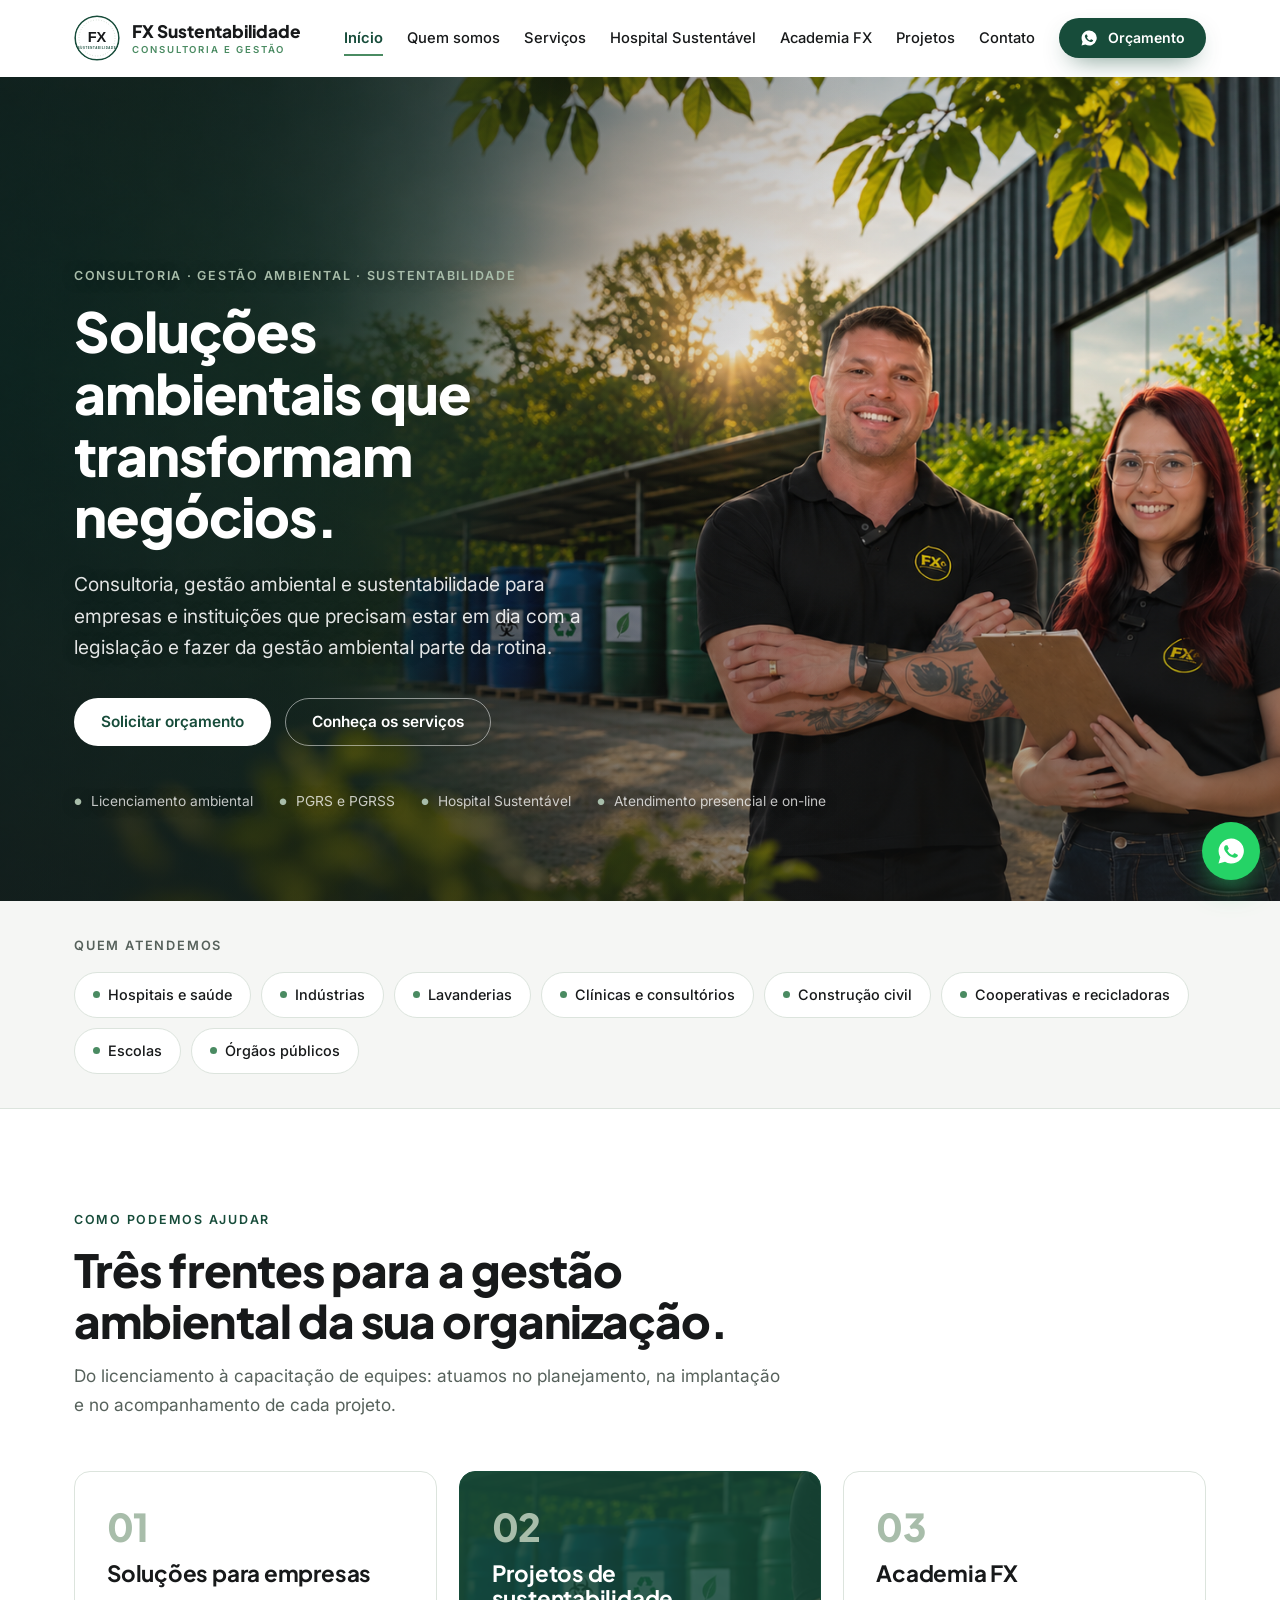
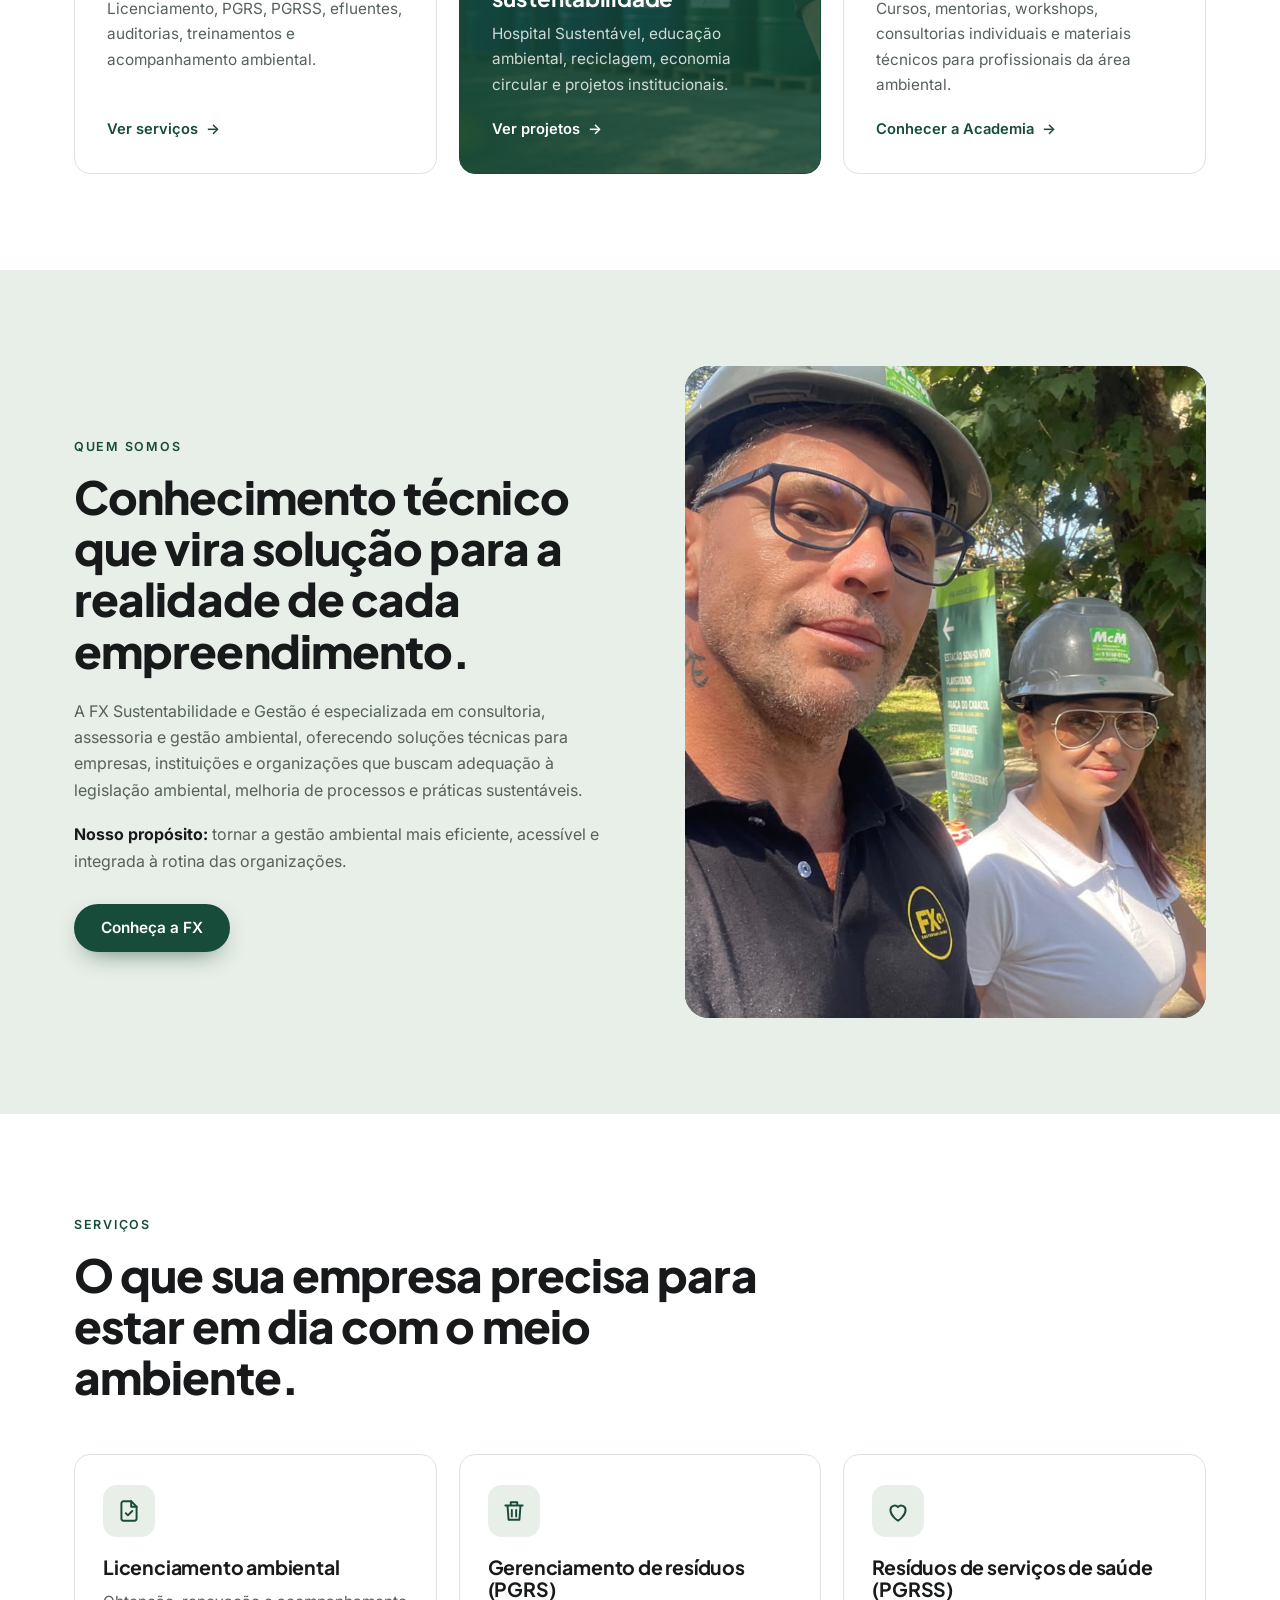
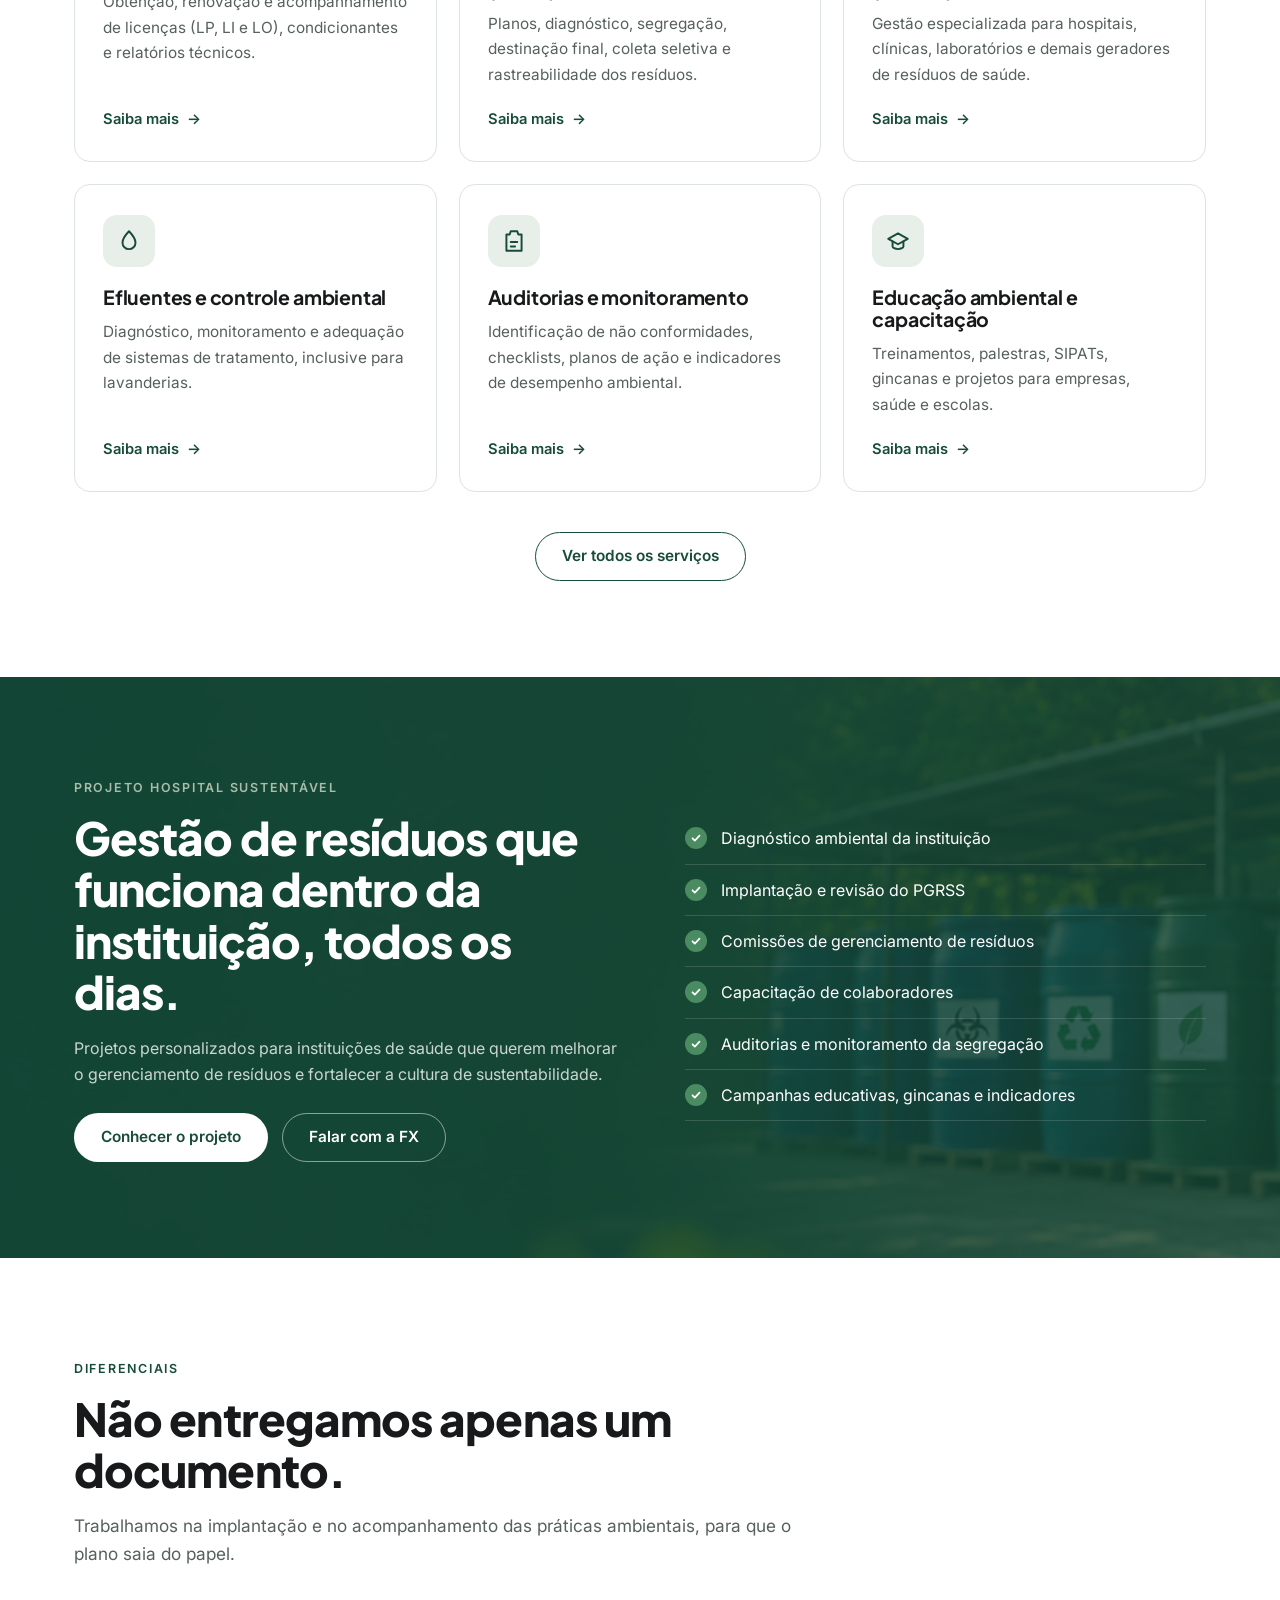
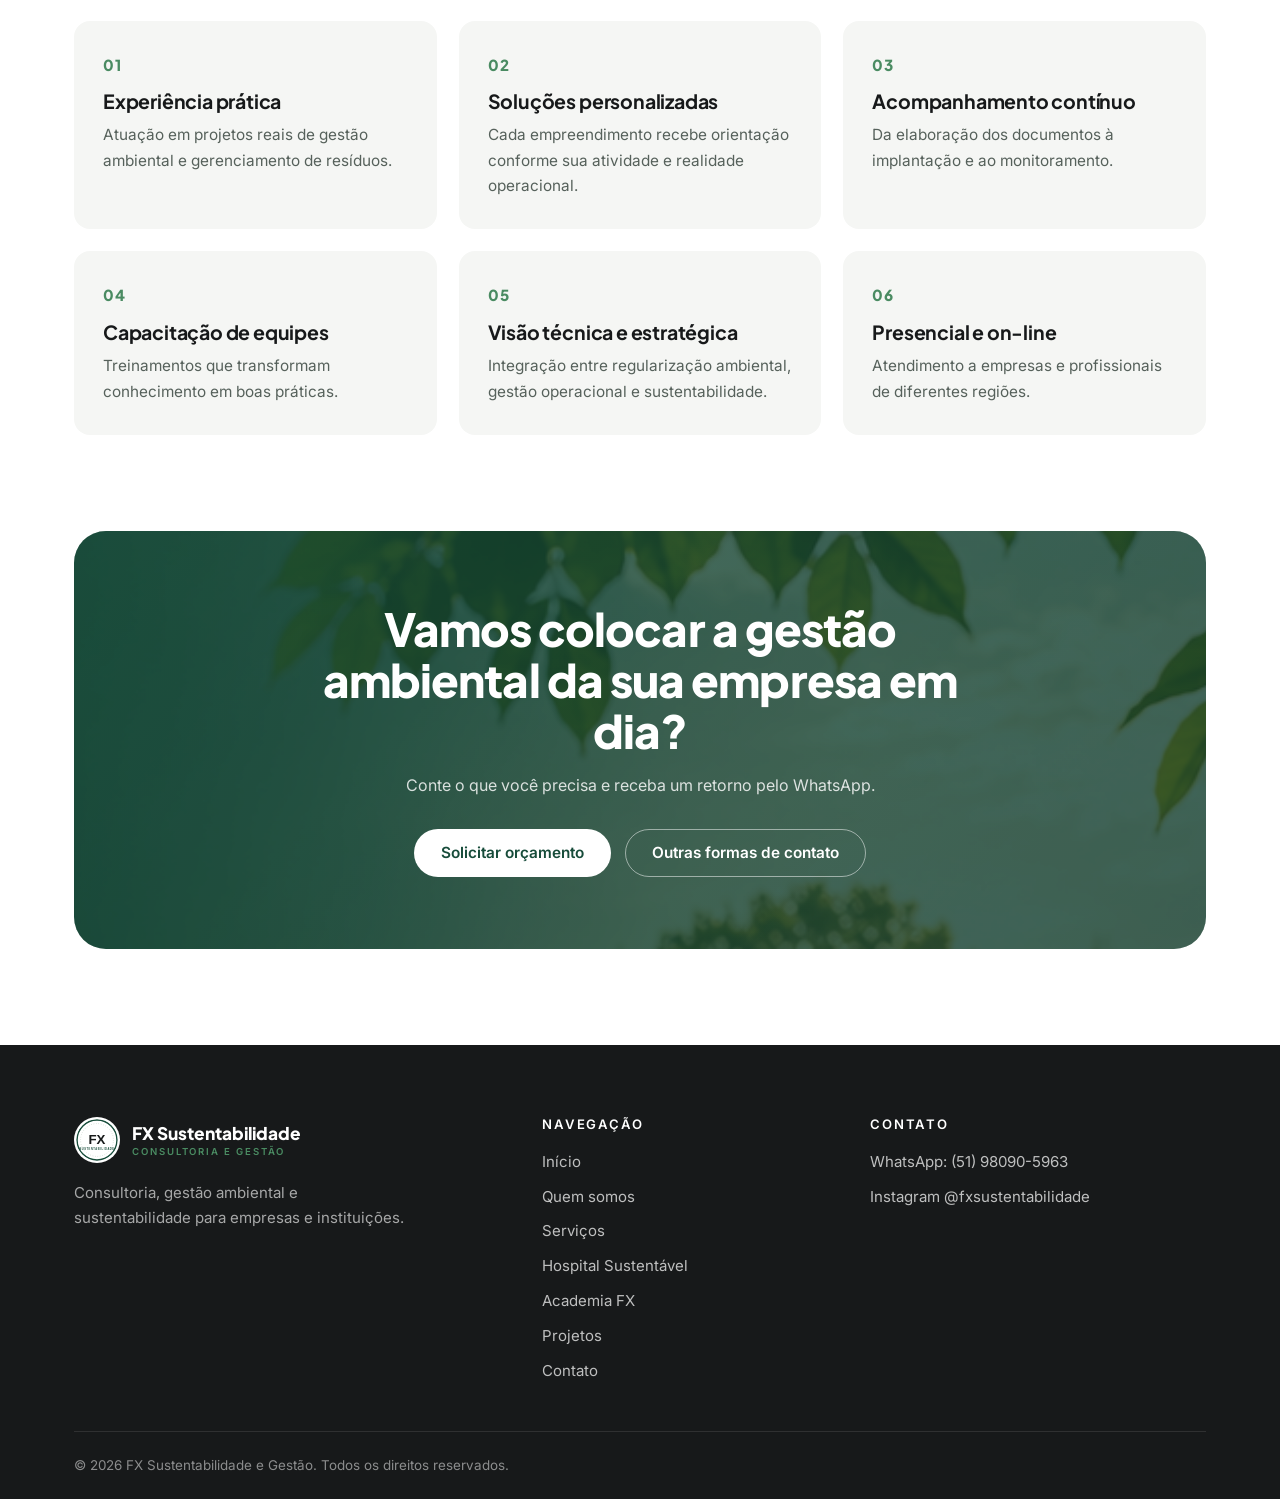
==== commit 9402bf94: "." ====
--- a/index.html
+++ b/index.html
@@ -1,239 +1,300 @@
 <!doctype html>
 <html lang="pt-BR">
+
 <head>
-<meta charset="utf-8">
-<meta name="viewport" content="width=device-width, initial-scale=1">
-<title>FX Sustentabilidade | Consultoria e gestão ambiental</title>
-<meta name="description" content="Licenciamento ambiental, gerenciamento de resíduos (PGRS e PGRSS), efluentes, auditorias e educação ambiental para empresas e instituições. Soluções ambientais que transformam negócios.">
-<meta name="theme-color" content="#174C3A">
-<meta property="og:title" content="FX Sustentabilidade | Consultoria e gestão ambiental">
-<meta property="og:description" content="Soluções ambientais que transformam negócios. Licenciamento, resíduos, saúde e educação ambiental.">
-<meta property="og:type" content="website">
-<link rel="icon" href="assets/img/favicon.svg" type="image/svg+xml">
-<link rel="preconnect" href="https://fonts.googleapis.com">
-<link rel="preconnect" href="https://fonts.gstatic.com" crossorigin>
-<link href="https://fonts.googleapis.com/css2?family=Inter:wght@400;500;600&family=Plus+Jakarta+Sans:wght@600;700;800&display=swap" rel="stylesheet">
-<!-- Frame inicial do vídeo do hero: salve o 1º frame como assets/img/hero-poster.jpg -->
-<link rel="preload" as="image" href="assets/img/hero-poster.jpg">
-<link rel="stylesheet" href="css/variables.css">
-<link rel="stylesheet" href="css/base.css">
-<link rel="stylesheet" href="css/components.css">
-<link rel="stylesheet" href="css/sections.css">
-<script>document.documentElement.classList.add('js')</script>
+  <meta charset="utf-8">
+  <meta name="viewport" content="width=device-width, initial-scale=1">
+  <title>FX Sustentabilidade | Consultoria e gestão ambiental</title>
+  <meta name="description"
+    content="Licenciamento ambiental, gerenciamento de resíduos (PGRS e PGRSS), efluentes, auditorias e educação ambiental para empresas e instituições. Soluções ambientais que transformam negócios.">
+  <meta name="theme-color" content="#174C3A">
+  <meta property="og:title" content="FX Sustentabilidade | Consultoria e gestão ambiental">
+  <meta property="og:description"
+    content="Soluções ambientais que transformam negócios. Licenciamento, resíduos, saúde e educação ambiental.">
+  <meta property="og:type" content="website">
+  <link rel="icon" href="assets/img/favicon.svg" type="image/svg+xml">
+  <link rel="preconnect" href="https://fonts.googleapis.com">
+  <link rel="preconnect" href="https://fonts.gstatic.com" crossorigin>
+  <link
+    href="https://fonts.googleapis.com/css2?family=Inter:wght@400;500;600&family=Plus+Jakarta+Sans:wght@600;700;800&display=swap"
+    rel="stylesheet">
+  <!-- Frame inicial do vídeo do hero: salve o 1º frame como assets/img/hero-poster.jpg -->
+  <link rel="preload" as="image" href="assets/img/hero-poster.jpg">
+  <link rel="stylesheet" href="css/variables.css">
+  <link rel="stylesheet" href="css/base.css">
+  <link rel="stylesheet" href="css/components.css">
+  <link rel="stylesheet" href="css/sections.css">
+  <script>document.documentElement.classList.add('js')</script>
 </head>
+
 <body data-page="home">
-<a class="skip-link" href="#conteudo">Pular para o conteúdo</a>
-<div id="site-header"></div>
-
-<main id="conteudo">
-
-  <!-- ============ HERO (vídeo + frame inicial) ============ -->
-  <section class="hero" aria-label="Apresentação">
-    <div class="hero__media">
-      <div class="hero__fallback"></div>
-      <!-- Imagem do 1º frame: aparece imediatamente (sem sensação de lentidão) -->
-      <img class="hero__poster" src="assets/img/hero-poster.jpg" alt="" fetchpriority="high" decoding="async" onerror="this.remove()">
-      <!-- O vídeo é montado pelo js/main.js usando js/config.js (hero.video) -->
-      <video class="hero__video" muted loop playsinline aria-hidden="true"></video>
-    </div>
-    <div class="hero__overlay"></div>
-    <div class="container hero__content">
-      <span class="eyebrow">Consultoria · Gestão ambiental · Sustentabilidade</span>
-      <h1>Soluções ambientais que transformam negócios.</h1>
-      <p class="hero__lead">Consultoria, gestão ambiental e sustentabilidade para empresas e instituições que precisam estar em dia com a legislação e fazer da gestão ambiental parte da rotina.</p>
-      <div class="btn-row">
-        <a class="btn btn--light" data-wa="budget">Solicitar orçamento</a>
-        <a class="btn btn--ghost" href="servicos.html">Conheça os serviços</a>
-      </div>
-      <ul class="hero__meta">
-        <li>Licenciamento ambiental</li>
-        <li>PGRS e PGRSS</li>
-        <li>Hospital Sustentável</li>
-        <li>Atendimento presencial e on-line</li>
-      </ul>
-    </div>
-  </section>
-
-  <!-- ============ SEGMENTOS ============ -->
-  <div class="segments">
-    <div class="container segments__inner">
-      <span class="segments__label">Quem atendemos</span>
-      <div class="chips">
-        <span class="chip">Hospitais e saúde</span>
-        <span class="chip">Indústrias</span>
-        <span class="chip">Lavanderias</span>
-        <span class="chip">Clínicas e consultórios</span>
-        <span class="chip">Construção civil</span>
-        <span class="chip">Cooperativas e recicladoras</span>
-        <span class="chip">Escolas</span>
-        <span class="chip">Órgãos públicos</span>
-      </div>
-    </div>
-  </div>
-
-  <!-- ============ TRÊS FRENTES ============ -->
-  <section class="section" id="solucoes">
-    <div class="container">
-      <div class="section-head reveal">
-        <span class="eyebrow">Como podemos ajudar</span>
-        <h2>Três frentes para a gestão ambiental da sua organização.</h2>
-        <p>Do licenciamento à capacitação de equipes: atuamos no planejamento, na implantação e no acompanhamento de cada projeto.</p>
-      </div>
-      <div class="grid grid--3">
-        <a class="card front reveal" href="servicos.html">
-          <div class="num">01</div>
-          <h3>Soluções para empresas</h3>
-          <p>Licenciamento, PGRS, PGRSS, efluentes, auditorias, treinamentos e acompanhamento ambiental.</p>
-          <span class="card__link">Ver serviços</span>
-        </a>
-        <a class="card front front--featured reveal" href="academia-fx.html">
-          <div class="num">02</div>
-          <h3>Academia FX</h3>
-          <p>Cursos, mentorias, workshops, consultorias individuais e materiais técnicos para profissionais da área ambiental.</p>
-          <span class="card__link">Conhecer a Academia</span>
-        </a>
-        <a class="card front reveal" href="projetos.html">
-          <div class="num">03</div>
-          <h3>Projetos de sustentabilidade</h3>
-          <p>Hospital Sustentável, educação ambiental, reciclagem, economia circular e projetos institucionais.</p>
-          <span class="card__link">Ver projetos</span>
-        </a>
-      </div>
-    </div>
-  </section>
-
-  <!-- ============ QUEM SOMOS (resumo) ============ -->
-  <section class="section section--alt">
-    <div class="container split">
-      <div class="reveal">
-        <span class="eyebrow">Quem somos</span>
-        <h2>Conhecimento técnico que vira solução para a realidade de cada empreendimento.</h2>
-        <div class="stack" style="margin-top:22px">
-          <p>A FX Sustentabilidade e Gestão é especializada em consultoria, assessoria e gestão ambiental, oferecendo soluções técnicas para empresas, instituições e organizações que buscam adequação à legislação ambiental, melhoria de processos e práticas sustentáveis.</p>
-          <p><strong style="color:var(--c-grafite)">Nosso propósito:</strong> tornar a gestão ambiental mais eficiente, acessível e integrada à rotina das organizações.</p>
-        </div>
-        <div class="btn-row" style="margin-top:30px">
-          <a class="btn btn--primary" href="quem-somos.html">Conheça a FX</a>
-        </div>
-      </div>
-      <div class="media"><img src="assets/img/equipe/equipe-em-campo.jpeg" alt="Descrição" loading="lazy"></div>
-      
-    </div>
-  </section>
-
-  <!-- ============ SERVIÇOS EM DESTAQUE ============ -->
-  <section class="section">
-    <div class="container">
-      <div class="section-head reveal">
-        <span class="eyebrow">Serviços</span>
-        <h2>O que sua empresa precisa para estar em dia com o meio ambiente.</h2>
-      </div>
-      <div class="grid grid--3">
-        <a class="card reveal" href="servicos.html#licenciamento">
-          <div class="icon-box"><svg viewBox="0 0 24 24" fill="none" stroke="currentColor" stroke-width="1.8" stroke-linecap="round" stroke-linejoin="round"><path d="M14 3H7a2 2 0 0 0-2 2v14a2 2 0 0 0 2 2h10a2 2 0 0 0 2-2V8l-5-5z"/><path d="M14 3v5h5"/><path d="m9 14 2 2 4-4"/></svg></div>
-          <h3>Licenciamento ambiental</h3>
-          <p>Obtenção, renovação e acompanhamento de licenças (LP, LI e LO), condicionantes e relatórios técnicos.</p>
-          <span class="card__link">Saiba mais</span>
-        </a>
-        <a class="card reveal" href="servicos.html#pgrs">
-          <div class="icon-box"><svg viewBox="0 0 24 24" fill="none" stroke="currentColor" stroke-width="1.8" stroke-linecap="round" stroke-linejoin="round"><path d="M4 7h16M9 7V4h6v3M6 7l1 13h10l1-13M10 11v6M14 11v6"/></svg></div>
-          <h3>Gerenciamento de resíduos (PGRS)</h3>
-          <p>Planos, diagnóstico, segregação, destinação final, coleta seletiva e rastreabilidade dos resíduos.</p>
-          <span class="card__link">Saiba mais</span>
-        </a>
-        <a class="card reveal" href="servicos.html#pgrss">
-          <div class="icon-box"><svg viewBox="0 0 24 24" fill="none" stroke="currentColor" stroke-width="1.8" stroke-linecap="round" stroke-linejoin="round"><path d="M12 21s-7-4.4-7-10a4 4 0 0 1 7-2.6A4 4 0 0 1 19 11c0 5.6-7 10-7 10z"/></svg></div>
-          <h3>Resíduos de serviços de saúde (PGRSS)</h3>
-          <p>Gestão especializada para hospitais, clínicas, laboratórios e demais geradores de resíduos de saúde.</p>
-          <span class="card__link">Saiba mais</span>
-        </a>
-        <a class="card reveal" href="servicos.html#efluentes">
-          <div class="icon-box"><svg viewBox="0 0 24 24" fill="none" stroke="currentColor" stroke-width="1.8" stroke-linecap="round" stroke-linejoin="round"><path d="M12 3s6 6.2 6 10.5a6 6 0 0 1-12 0C6 9.2 12 3 12 3z"/></svg></div>
-          <h3>Efluentes e controle ambiental</h3>
-          <p>Diagnóstico, monitoramento e adequação de sistemas de tratamento, inclusive para lavanderias.</p>
-          <span class="card__link">Saiba mais</span>
-        </a>
-        <a class="card reveal" href="servicos.html#auditorias">
-          <div class="icon-box"><svg viewBox="0 0 24 24" fill="none" stroke="currentColor" stroke-width="1.8" stroke-linecap="round" stroke-linejoin="round"><path d="M9 3h6l1 3h3v15H5V6h3l1-3z"/><path d="M9 13h6M9 17h4"/></svg></div>
-          <h3>Auditorias e monitoramento</h3>
-          <p>Identificação de não conformidades, checklists, planos de ação e indicadores de desempenho ambiental.</p>
-          <span class="card__link">Saiba mais</span>
-        </a>
-        <a class="card reveal" href="servicos.html#educacao">
-          <div class="icon-box"><svg viewBox="0 0 24 24" fill="none" stroke="currentColor" stroke-width="1.8" stroke-linecap="round" stroke-linejoin="round"><path d="M3 10 12 5l9 5-9 5-9-5z"/><path d="M7 12.5V17c0 1 2.2 2.5 5 2.5s5-1.5 5-2.5v-4.5"/></svg></div>
-          <h3>Educação ambiental e capacitação</h3>
-          <p>Treinamentos, palestras, SIPATs, gincanas e projetos para empresas, saúde e escolas.</p>
-          <span class="card__link">Saiba mais</span>
-        </a>
-      </div>
-      <div class="btn-row" style="margin-top:40px;justify-content:center">
-        <a class="btn btn--outline" href="servicos.html">Ver todos os serviços</a>
-      </div>
-    </div>
-  </section>
-
-  <!-- ============ HOSPITAL SUSTENTÁVEL ============ -->
-  <section class="section section--forest">
-    <div class="container split">
-      <div class="reveal">
-        <span class="eyebrow">Projeto Hospital Sustentável</span>
-        <h2>Gestão de resíduos que funciona dentro da instituição, todos os dias.</h2>
-        <p style="margin:18px 0 26px">Projetos personalizados para instituições de saúde que querem melhorar o gerenciamento de resíduos e fortalecer a cultura de sustentabilidade.</p>
-        <div class="btn-row">
-          <a class="btn btn--light" href="hospital-sustentavel.html">Conhecer o projeto</a>
-          <a class="btn btn--ghost" data-wa="hospital">Falar com a FX</a>
-        </div>
-      </div>
-      <div class="reveal">
-        <ul class="check-list">
-          <li>Diagnóstico ambiental da instituição</li>
-          <li>Implantação e revisão do PGRSS</li>
-          <li>Comissões de gerenciamento de resíduos</li>
-          <li>Capacitação de colaboradores</li>
-          <li>Auditorias e monitoramento da segregação</li>
-          <li>Campanhas educativas, gincanas e indicadores</li>
-        </ul>
-      </div>
-    </div>
-  </section>
-
-  <!-- ============ DIFERENCIAIS ============ -->
-  <section class="section">
-    <div class="container">
-      <div class="section-head reveal">
-        <span class="eyebrow">Diferenciais</span>
-        <h2>Não entregamos apenas um documento.</h2>
-        <p>Trabalhamos na implantação e no acompanhamento das práticas ambientais, para que o plano saia do papel.</p>
-      </div>
-      <div class="grid grid--3">
-        <div class="card card--soft reveal"><div class="num">01</div><h3>Experiência prática</h3><p>Atuação em projetos reais de gestão ambiental e gerenciamento de resíduos.</p></div>
-        <div class="card card--soft reveal"><div class="num">02</div><h3>Soluções personalizadas</h3><p>Cada empreendimento recebe orientação conforme sua atividade e realidade operacional.</p></div>
-        <div class="card card--soft reveal"><div class="num">03</div><h3>Acompanhamento contínuo</h3><p>Da elaboração dos documentos à implantação e ao monitoramento.</p></div>
-        <div class="card card--soft reveal"><div class="num">04</div><h3>Capacitação de equipes</h3><p>Treinamentos que transformam conhecimento em boas práticas.</p></div>
-        <div class="card card--soft reveal"><div class="num">05</div><h3>Visão técnica e estratégica</h3><p>Integração entre regularização ambiental, gestão operacional e sustentabilidade.</p></div>
-        <div class="card card--soft reveal"><div class="num">06</div><h3>Presencial e on-line</h3><p>Atendimento a empresas e profissionais de diferentes regiões.</p></div>
-      </div>
-    </div>
-  </section>
-
-  <!-- ============ CTA FINAL ============ -->
-  <section class="section" style="padding-top:0">
-    <div class="container">
-      <div class="cta-band reveal">
-        <h2>Vamos colocar a gestão ambiental da sua empresa em dia?</h2>
-        <p>Conte o que você precisa e receba um retorno pelo WhatsApp.</p>
+  <a class="skip-link" href="#conteudo">Pular para o conteúdo</a>
+  <div id="site-header"></div>
+
+  <main id="conteudo">
+
+    <!-- ============ HERO (vídeo + frame inicial) ============ -->
+    <section class="hero" aria-label="Apresentação">
+      <div class="hero__media">
+        <div class="hero__fallback"></div>
+        <!-- Imagem do 1º frame: aparece imediatamente (sem sensação de lentidão) -->
+        <img class="hero__poster" src="assets/img/hero-poster.jpg" alt="" fetchpriority="high" decoding="async"
+          onerror="this.remove()">
+        <!-- O vídeo é montado pelo js/main.js usando js/config.js (hero.video) -->
+        <video class="hero__video" muted loop playsinline aria-hidden="true"></video>
+      </div>
+      <div class="hero__overlay"></div>
+      <div class="container hero__content">
+        <span class="eyebrow">Consultoria · Gestão ambiental · Sustentabilidade</span>
+        <h1>Soluções ambientais que transformam negócios.</h1>
+        <p class="hero__lead">Consultoria, gestão ambiental e sustentabilidade para empresas e instituições que precisam
+          estar em dia com a legislação e fazer da gestão ambiental parte da rotina.</p>
         <div class="btn-row">
           <a class="btn btn--light" data-wa="budget">Solicitar orçamento</a>
-          <a class="btn btn--ghost" href="contato.html">Outras formas de contato</a>
+          <a class="btn btn--ghost" href="servicos.html">Conheça os serviços</a>
+        </div>
+        <ul class="hero__meta">
+          <li>Licenciamento ambiental</li>
+          <li>PGRS e PGRSS</li>
+          <li>Hospital Sustentável</li>
+          <li>Atendimento presencial e on-line</li>
+        </ul>
+      </div>
+    </section>
+
+    <!-- ============ SEGMENTOS ============ -->
+    <div class="segments">
+      <div class="container segments__inner">
+        <span class="segments__label">Quem atendemos</span>
+        <div class="chips">
+          <span class="chip">Hospitais e saúde</span>
+          <span class="chip">Indústrias</span>
+          <span class="chip">Lavanderias</span>
+          <span class="chip">Clínicas e consultórios</span>
+          <span class="chip">Construção civil</span>
+          <span class="chip">Cooperativas e recicladoras</span>
+          <span class="chip">Escolas</span>
+          <span class="chip">Órgãos públicos</span>
         </div>
       </div>
     </div>
-  </section>
-
-</main>
-
-<div id="site-footer"></div>
-<script src="js/config.js"></script>
-<script src="js/main.js"></script>
+
+    <!-- ============ TRÊS FRENTES ============ -->
+    <section class="section" id="solucoes">
+      <div class="container">
+        <div class="section-head reveal">
+          <span class="eyebrow">Como podemos ajudar</span>
+          <h2>Três frentes para a gestão ambiental da sua organização.</h2>
+          <p>Do licenciamento à capacitação de equipes: atuamos no planejamento, na implantação e no acompanhamento de
+            cada projeto.</p>
+        </div>
+        <div class="grid grid--3">
+          <a class="card front reveal" href="servicos.html">
+            <div class="num">01</div>
+            <h3>Soluções para empresas</h3>
+            <p>Licenciamento, PGRS, PGRSS, efluentes, auditorias, treinamentos e acompanhamento ambiental.</p>
+            <span class="card__link">Ver serviços</span>
+          </a>
+          <a class="card front front--featured reveal" href="projetos.html">
+            <div class="num">02</div>
+            <h3>Projetos de sustentabilidade</h3>
+            <p>Hospital Sustentável, educação ambiental, reciclagem, economia circular e projetos institucionais.</p>
+            <span class="card__link">Ver projetos</span>
+          </a>
+          <a class="card front reveal" href="academia-fx.html">
+            <div class="num">03</div>
+            <h3>Academia FX</h3>
+            <p>Cursos, mentorias, workshops, consultorias individuais e materiais técnicos para profissionais da área
+              ambiental.</p>
+            <span class="card__link">Conhecer a Academia</span>
+          </a>
+        </div>
+      </div>
+    </section>
+
+    <!-- ============ QUEM SOMOS (resumo) ============ -->
+    <section class="section section--alt">
+      <div class="container split">
+        <div class="reveal">
+          <span class="eyebrow">Quem somos</span>
+          <h2>Conhecimento técnico que vira solução para a realidade de cada empreendimento.</h2>
+          <div class="stack" style="margin-top:22px">
+            <p>A FX Sustentabilidade e Gestão é especializada em consultoria, assessoria e gestão ambiental, oferecendo
+              soluções técnicas para empresas, instituições e organizações que buscam adequação à legislação ambiental,
+              melhoria de processos e práticas sustentáveis.</p>
+            <p><strong style="color:var(--c-grafite)">Nosso propósito:</strong> tornar a gestão ambiental mais
+              eficiente, acessível e integrada à rotina das organizações.</p>
+          </div>
+          <div class="btn-row" style="margin-top:30px">
+            <a class="btn btn--primary" href="quem-somos.html">Conheça a FX</a>
+          </div>
+        </div>
+        <div class="media"><img src="assets/img/equipe/equipe-em-campo.jpeg" alt="Descrição" loading="lazy"></div>
+
+      </div>
+    </section>
+
+    <!-- ============ SERVIÇOS EM DESTAQUE ============ -->
+    <section class="section">
+      <div class="container">
+        <div class="section-head reveal">
+          <span class="eyebrow">Serviços</span>
+          <h2>O que sua empresa precisa para estar em dia com o meio ambiente.</h2>
+        </div>
+        <div class="grid grid--3">
+          <a class="card reveal" href="servicos.html#licenciamento">
+            <div class="icon-box"><svg viewBox="0 0 24 24" fill="none" stroke="currentColor" stroke-width="1.8"
+                stroke-linecap="round" stroke-linejoin="round">
+                <path d="M14 3H7a2 2 0 0 0-2 2v14a2 2 0 0 0 2 2h10a2 2 0 0 0 2-2V8l-5-5z" />
+                <path d="M14 3v5h5" />
+                <path d="m9 14 2 2 4-4" />
+              </svg></div>
+            <h3>Licenciamento ambiental</h3>
+            <p>Obtenção, renovação e acompanhamento de licenças (LP, LI e LO), condicionantes e relatórios técnicos.</p>
+            <span class="card__link">Saiba mais</span>
+          </a>
+          <a class="card reveal" href="servicos.html#pgrs">
+            <div class="icon-box"><svg viewBox="0 0 24 24" fill="none" stroke="currentColor" stroke-width="1.8"
+                stroke-linecap="round" stroke-linejoin="round">
+                <path d="M4 7h16M9 7V4h6v3M6 7l1 13h10l1-13M10 11v6M14 11v6" />
+              </svg></div>
+            <h3>Gerenciamento de resíduos (PGRS)</h3>
+            <p>Planos, diagnóstico, segregação, destinação final, coleta seletiva e rastreabilidade dos resíduos.</p>
+            <span class="card__link">Saiba mais</span>
+          </a>
+          <a class="card reveal" href="servicos.html#pgrss">
+            <div class="icon-box"><svg viewBox="0 0 24 24" fill="none" stroke="currentColor" stroke-width="1.8"
+                stroke-linecap="round" stroke-linejoin="round">
+                <path d="M12 21s-7-4.4-7-10a4 4 0 0 1 7-2.6A4 4 0 0 1 19 11c0 5.6-7 10-7 10z" />
+              </svg></div>
+            <h3>Resíduos de serviços de saúde (PGRSS)</h3>
+            <p>Gestão especializada para hospitais, clínicas, laboratórios e demais geradores de resíduos de saúde.</p>
+            <span class="card__link">Saiba mais</span>
+          </a>
+          <a class="card reveal" href="servicos.html#efluentes">
+            <div class="icon-box"><svg viewBox="0 0 24 24" fill="none" stroke="currentColor" stroke-width="1.8"
+                stroke-linecap="round" stroke-linejoin="round">
+                <path d="M12 3s6 6.2 6 10.5a6 6 0 0 1-12 0C6 9.2 12 3 12 3z" />
+              </svg></div>
+            <h3>Efluentes e controle ambiental</h3>
+            <p>Diagnóstico, monitoramento e adequação de sistemas de tratamento, inclusive para lavanderias.</p>
+            <span class="card__link">Saiba mais</span>
+          </a>
+          <a class="card reveal" href="servicos.html#auditorias">
+            <div class="icon-box"><svg viewBox="0 0 24 24" fill="none" stroke="currentColor" stroke-width="1.8"
+                stroke-linecap="round" stroke-linejoin="round">
+                <path d="M9 3h6l1 3h3v15H5V6h3l1-3z" />
+                <path d="M9 13h6M9 17h4" />
+              </svg></div>
+            <h3>Auditorias e monitoramento</h3>
+            <p>Identificação de não conformidades, checklists, planos de ação e indicadores de desempenho ambiental.</p>
+            <span class="card__link">Saiba mais</span>
+          </a>
+          <a class="card reveal" href="servicos.html#educacao">
+            <div class="icon-box"><svg viewBox="0 0 24 24" fill="none" stroke="currentColor" stroke-width="1.8"
+                stroke-linecap="round" stroke-linejoin="round">
+                <path d="M3 10 12 5l9 5-9 5-9-5z" />
+                <path d="M7 12.5V17c0 1 2.2 2.5 5 2.5s5-1.5 5-2.5v-4.5" />
+              </svg></div>
+            <h3>Educação ambiental e capacitação</h3>
+            <p>Treinamentos, palestras, SIPATs, gincanas e projetos para empresas, saúde e escolas.</p>
+            <span class="card__link">Saiba mais</span>
+          </a>
+        </div>
+        <div class="btn-row" style="margin-top:40px;justify-content:center">
+          <a class="btn btn--outline" href="servicos.html">Ver todos os serviços</a>
+        </div>
+      </div>
+    </section>
+
+    <!-- ============ HOSPITAL SUSTENTÁVEL ============ -->
+    <section class="section section--forest">
+      <div class="container split">
+        <div class="reveal">
+          <span class="eyebrow">Projeto Hospital Sustentável</span>
+          <h2>Gestão de resíduos que funciona dentro da instituição, todos os dias.</h2>
+          <p style="margin:18px 0 26px">Projetos personalizados para instituições de saúde que querem melhorar o
+            gerenciamento de resíduos e fortalecer a cultura de sustentabilidade.</p>
+          <div class="btn-row">
+            <a class="btn btn--light" href="hospital-sustentavel.html">Conhecer o projeto</a>
+            <a class="btn btn--ghost" data-wa="hospital">Falar com a FX</a>
+          </div>
+        </div>
+        <div class="reveal">
+          <ul class="check-list">
+            <li>Diagnóstico ambiental da instituição</li>
+            <li>Implantação e revisão do PGRSS</li>
+            <li>Comissões de gerenciamento de resíduos</li>
+            <li>Capacitação de colaboradores</li>
+            <li>Auditorias e monitoramento da segregação</li>
+            <li>Campanhas educativas, gincanas e indicadores</li>
+          </ul>
+        </div>
+      </div>
+    </section>
+
+    <!-- ============ DIFERENCIAIS ============ -->
+    <section class="section">
+      <div class="container">
+        <div class="section-head reveal">
+          <span class="eyebrow">Diferenciais</span>
+          <h2>Não entregamos apenas um documento.</h2>
+          <p>Trabalhamos na implantação e no acompanhamento das práticas ambientais, para que o plano saia do papel.</p>
+        </div>
+        <div class="grid grid--3">
+          <div class="card card--soft reveal">
+            <div class="num">01</div>
+            <h3>Experiência prática</h3>
+            <p>Atuação em projetos reais de gestão ambiental e gerenciamento de resíduos.</p>
+          </div>
+          <div class="card card--soft reveal">
+            <div class="num">02</div>
+            <h3>Soluções personalizadas</h3>
+            <p>Cada empreendimento recebe orientação conforme sua atividade e realidade operacional.</p>
+          </div>
+          <div class="card card--soft reveal">
+            <div class="num">03</div>
+            <h3>Acompanhamento contínuo</h3>
+            <p>Da elaboração dos documentos à implantação e ao monitoramento.</p>
+          </div>
+          <div class="card card--soft reveal">
+            <div class="num">04</div>
+            <h3>Capacitação de equipes</h3>
+            <p>Treinamentos que transformam conhecimento em boas práticas.</p>
+          </div>
+          <div class="card card--soft reveal">
+            <div class="num">05</div>
+            <h3>Visão técnica e estratégica</h3>
+            <p>Integração entre regularização ambiental, gestão operacional e sustentabilidade.</p>
+          </div>
+          <div class="card card--soft reveal">
+            <div class="num">06</div>
+            <h3>Presencial e on-line</h3>
+            <p>Atendimento a empresas e profissionais de diferentes regiões.</p>
+          </div>
+        </div>
+      </div>
+    </section>
+
+    <!-- ============ CTA FINAL ============ -->
+    <section class="section" style="padding-top:0">
+      <div class="container">
+        <div class="cta-band reveal">
+          <h2>Vamos colocar a gestão ambiental da sua empresa em dia?</h2>
+          <p>Conte o que você precisa e receba um retorno pelo WhatsApp.</p>
+          <div class="btn-row">
+            <a class="btn btn--light" data-wa="budget">Solicitar orçamento</a>
+            <a class="btn btn--ghost" href="contato.html">Outras formas de contato</a>
+          </div>
+        </div>
+      </div>
+    </section>
+
+  </main>
+
+  <div id="site-footer"></div>
+  <script src="js/config.js"></script>
+  <script src="js/main.js"></script>
 </body>
-</html>
+
+</html>
--- a/css/sections.css
+++ b/css/sections.css
@@ -132,4 +132,68 @@
 }
 
 /* Para ajustar uma página específica, descomente e mude o número:
-body[data-page="quem"] .page-hero { --hero-shade: .35; } */+body[data-page="quem"] .page-hero { --hero-shade: .35; } */
+
+/* ==========================================================================
+   HERO COM A FOTO DA EQUIPE + FUNDO NOS BLOCOS VERDES
+   Cole no FINAL de css/sections.css (vale por cima do que já existe).
+   ========================================================================== */
+
+/* ---------- Hero (desktop): foto mais limpa e texto longe dos rostos ---------- */
+.hero__overlay {
+  background:
+    linear-gradient(90deg, rgba(23, 25, 26, .5) 0%, rgba(23, 25, 26, .28) 45%, rgba(23, 25, 26, 0) 68%),
+    linear-gradient(180deg, rgba(23, 25, 26, .22) 0%, rgba(23, 25, 26, 0) 35%, rgba(23, 25, 26, .5) 100%);
+}
+.hero .eyebrow, .hero__lead, .hero__meta { text-shadow: 0 1px 14px rgba(0, 0, 0, .4); }
+.hero h1 { font-size: clamp(2.3rem, 4.3vw, 3.9rem); max-width: 13ch; }
+.hero__lead { max-width: 44ch; }
+
+/* ---------- Hero (celular): foto em cima, texto embaixo, sem cortar as pessoas ---------- */
+@media (max-width: 760px) {
+  .hero { display: block; min-height: 0; background: var(--c-floresta); }
+  .hero__media { position: relative; inset: auto; aspect-ratio: 4 / 3; }
+  .hero__poster { object-position: 90% 50%; }   /* 0% = esquerda, 100% = direita */
+  .hero__overlay {
+    inset: 0 0 auto 0; aspect-ratio: 4 / 3;
+    background: linear-gradient(180deg, rgba(23, 76, 58, 0) 55%, var(--c-floresta) 100%);
+  }
+  .hero__content { padding-top: 4px; padding-bottom: 48px; }
+  .hero h1 { max-width: none; }
+}
+
+/* ---------- Blocos verdes com foto de fundo (quase transparente) ----------
+   Troque o arquivo em --img-bloco (css/variables.css, ou aqui) para mudar todos de uma vez.
+   O número em opacity controla o quanto a foto aparece (0 = nada, 1 = foto cheia). */
+.section--forest, .cta-band, .front--featured { position: relative; isolation: isolate; overflow: hidden; }
+.section--forest::before, .cta-band::before, .front--featured::before {
+  content: ""; position: absolute; inset: 0; z-index: -1; pointer-events: none;
+  background-image: var(--img-bloco, url("../assets/img/hero-poster.jpg"));
+  background-repeat: no-repeat; opacity: .2;
+}
+.section--forest::before { background-size: 220% auto; background-position: 12% 70%; }
+.cta-band::before        { background-size: 300% auto; background-position: 47% 0%; }
+.front--featured::before { background-size: 450% auto; background-position: 43% 80%; }
+
+/* Heros internos: foto suave por trás do verde */
+.page-hero { isolation: isolate; }
+.page-hero::before {
+  content: ""; position: absolute; inset: 0; z-index: -1; pointer-events: none;
+  background-image: var(--img-bloco, url("../assets/img/hero-poster.jpg"));
+  background-repeat: no-repeat;
+  background-size: 200% auto;       /* zoom */
+  background-position: 47% 0%;      /* recorte */
+  opacity: .2;                      /* força da foto */
+}
+/* um recorte diferente por página */
+body[data-page="quem"]     .page-hero::before { background-position: 30% 5%; }
+body[data-page="servicos"] .page-hero::before { background-position: 30% 5%; }
+body[data-page="hospital"] .page-hero::before { background-position: 30% 5%; }
+body[data-page="academia"] .page-hero::before { background-position: 90% 20%; }
+body[data-page="projetos"] .page-hero::before { background-position: 12% 70%; }
+body[data-page="contato"]  .page-hero::before { background-position: 60% 0%; }
+/* quando uma página ganhar foto própria (pageHero), este efeito sai sozinho */
+.page-hero.has-img::before { display: none; }
+@media (max-width: 760px) {
+  .page-hero::before { background-size: auto 160%; }
+}
